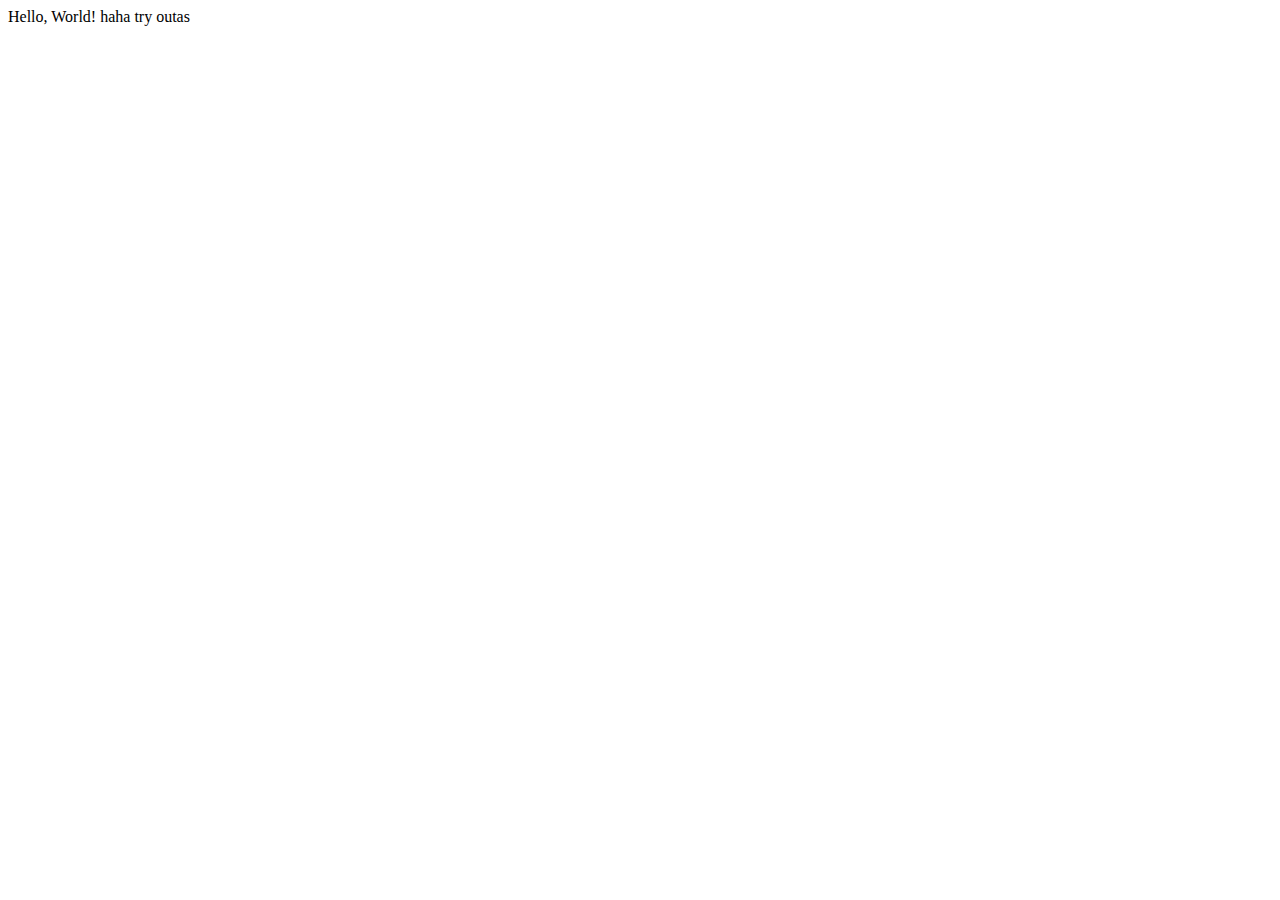
==== index.html @ 1e167568 "Index upload" ====
<!DOCTYPE html>
<html lang="en">
  <head>
    <meta charset="UTF-8" />
    <meta name="viewport" content="width=device-width, initial-scale=1.0" />
    <title>Document</title>
  </head>
  <body>
    Hello, World! haha try outas
  </body>
</html>
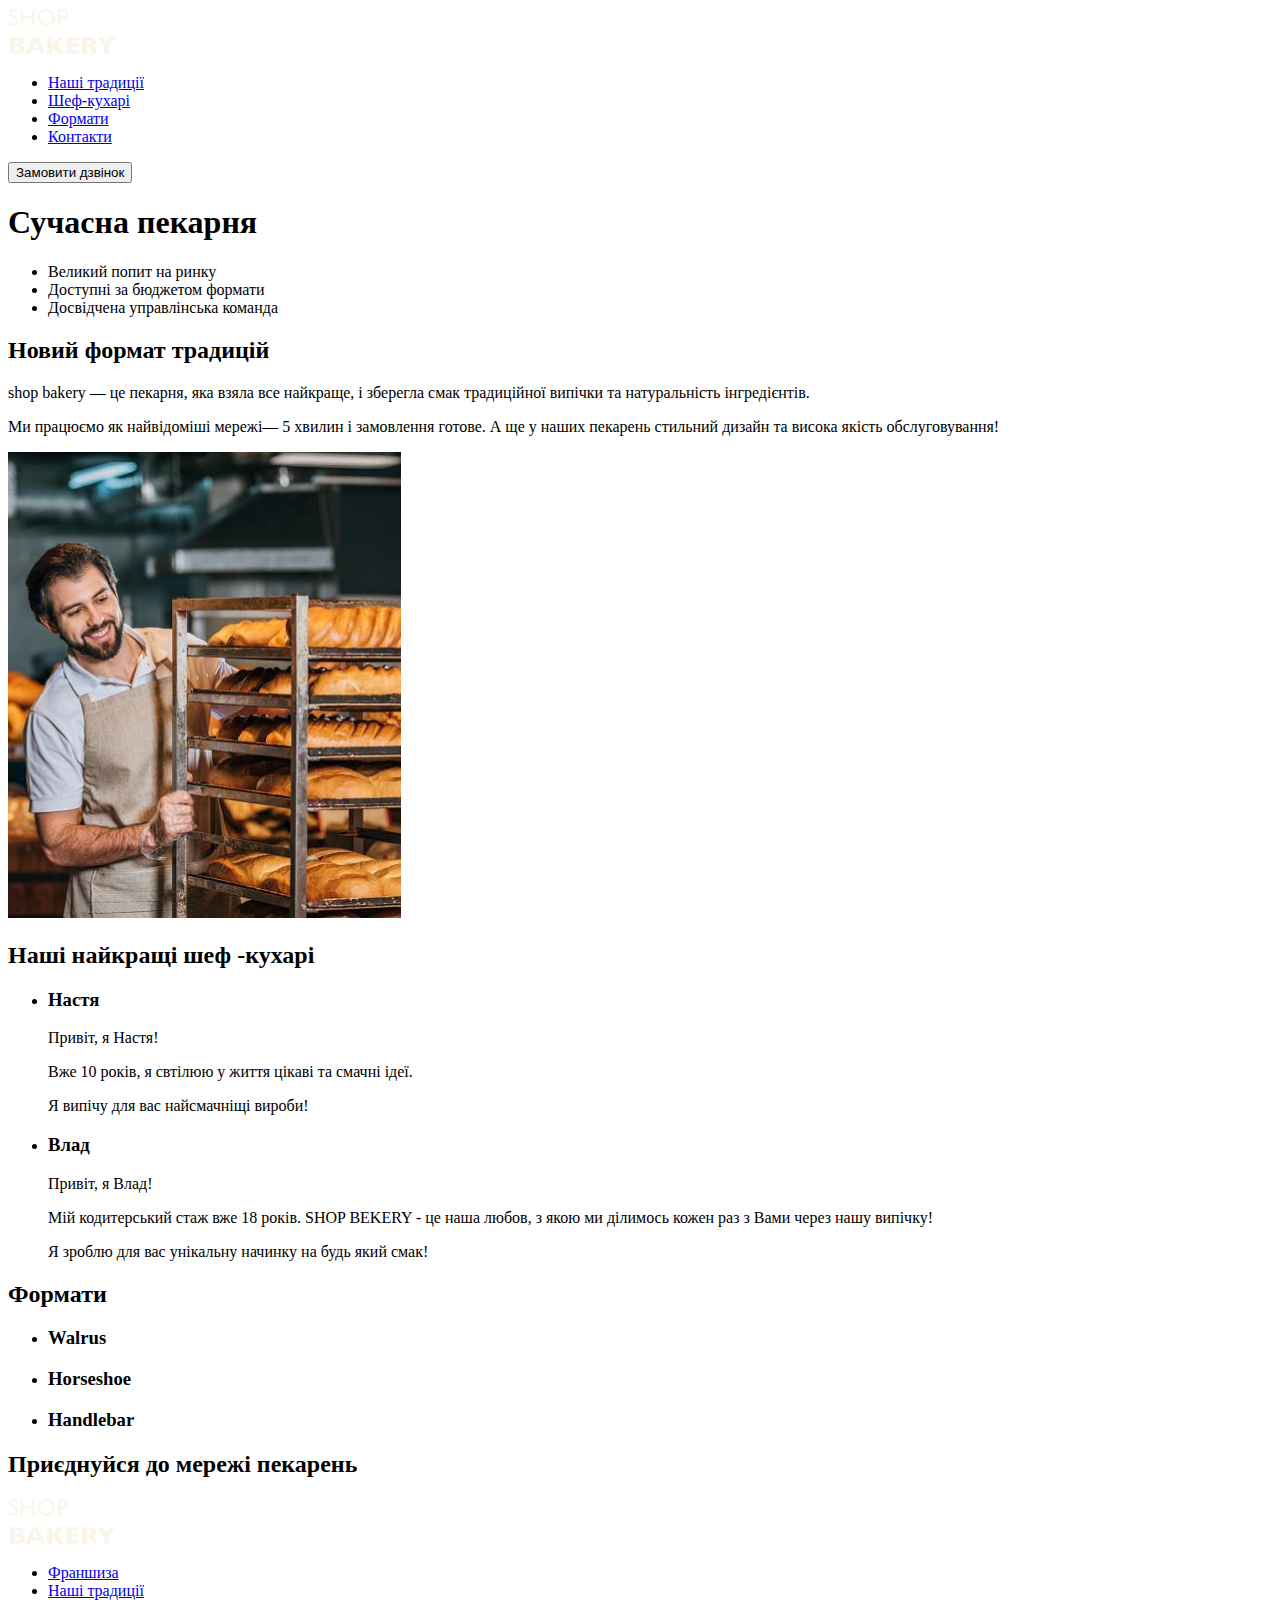
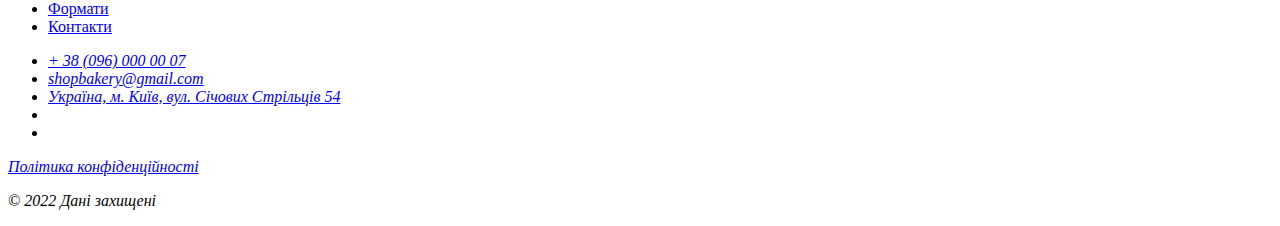
==== commit a1a9d4a2: "Update index.html and add images" ====
--- a/index.html
+++ b/index.html
@@ -1,11 +1,130 @@
 <!DOCTYPE html>
-<html lang="en">
+<html lang="uk">
   <head>
     <meta charset="UTF-8" />
+    <meta http-equiv="X-UA-Compatible" content="IE=edge" />
     <meta name="viewport" content="width=device-width, initial-scale=1.0" />
-    <title>Document</title>
+    <title>Сучасна пекарня</title>
   </head>
   <body>
-    Hello, World! haha try outas
+    <header>
+      <nav>
+        <a href="#"
+          ><img src="./images/logo.svg" alt="Логотип сучасної пекарні"
+        /></a>
+        <ul>
+          <li><a href="#">Наші традиції</a></li>
+          <li><a href="#">Шеф-кухарі</a></li>
+          <li><a href="#">Формати</a></li>
+          <li><a href="#">Контакти</a></li>
+        </ul>
+      </nav>
+      <button type="button">Замовити дзвінок</button>
+    </header>
+    <main>
+      <section>
+        <h1>Сучасна пекарня</h1>
+      </section>
+      <section>
+        <ul>
+          <li>Великий попит на ринку</li>
+          <li>Доступні за бюджетом формати</li>
+          <li>Досвідчена управлінська команда</li>
+        </ul>
+        <h2>Новий формат традицій</h2>
+        <p>
+          <span>shop bakery</span> — це пекарня, яка взяла все найкраще, і
+          зберегла смак традиційної випічки та натуральність інгредієнтів.
+        </p>
+        <p>
+          Ми працюємо як найвідоміші мережі—
+          <span>5 хвилин і замовлення готове</span>. А ще у наших пекарень
+          стильний дизайн та висока якість обслуговування!
+        </p>
+        <img
+          src="./images/baker-man.jpg"
+          alt="Чоловік пекар дивиться на батони із посмішкою"
+        />
+      </section>
+      <section>
+        <h2>Наші найкращі шеф -кухарі</h2>
+        <ul>
+          <li>
+            <article>
+              <h3>Настя</h3>
+              <p>Привіт, я Настя!</p>
+              <p>Вже 10 років, я свтілюю у життя цікаві та смачні ідеї.</p>
+              <p>Я випічу для вас найсмачніщі вироби!</p>
+            </article>
+          </li>
+          <li>
+            <article>
+              <h3>Влад</h3>
+              <p>Привіт, я Влад!</p>
+              <p>
+                Мій кодитерський стаж вже 18 років. SHOP BEKERY - це наша любов,
+                з якою ми ділимось кожен раз з Вами через нашу випічку!
+              </p>
+              <p>Я зроблю для вас унікальну начинку на будь який смак!</p>
+            </article>
+          </li>
+        </ul>
+      </section>
+      <section>
+        <h2>Формати</h2>
+        <ul>
+          <li>
+            <article><h3 lang="en">Walrus</h3></article>
+          </li>
+          <li>
+            <article><h3 lang="en">Horseshoe</h3></article>
+          </li>
+          <li>
+            <article><h3 lang="en">Handlebar</h3></article>
+          </li>
+        </ul>
+      </section>
+      <section>
+        <h2>Приєднуйся до мережі пекарень</h2>
+      </section>
+    </main>
+    <footer>
+      <nav>
+        <a href="#"
+          ><img src="./images/logo.svg" alt="Логотип сучасної пекарні"
+        /></a>
+        <ul>
+          <li><a href="#">Франшиза</a></li>
+          <li><a href="#">Наші традиції</a></li>
+          <li><a href="#">Формати</a></li>
+          <li><a href="#">Контакти</a></li>
+        </ul>
+      </nav>
+      <address>
+        <ul>
+          <li><a href="tel:+380960000007">+ 38 (096) 000 00 07</a></li>
+          <li>
+            <a href="mailto:shopbakery@gmail.com">shopbakery@gmail.com</a>
+          </li>
+          <li>
+            <a href="https://maps.app.goo.gl/XEDzGb6ZeSMwaXh48" target="_blank"
+              >Україна, м. Київ, вул. Січових Стрільців 54</a
+            >
+          </li>
+          <li>
+            <a href="#">
+              <!-- facebook icon -->
+            </a>
+          </li>
+          <li>
+            <a href="#">
+              <!-- instagram icon -->
+            </a>
+          </li>
+        </ul>
+        <a href="#" target="_blank">Політика конфіденційності</a>
+        <p>© 2022 Дані захищені</p>
+      </address>
+    </footer>
   </body>
 </html>
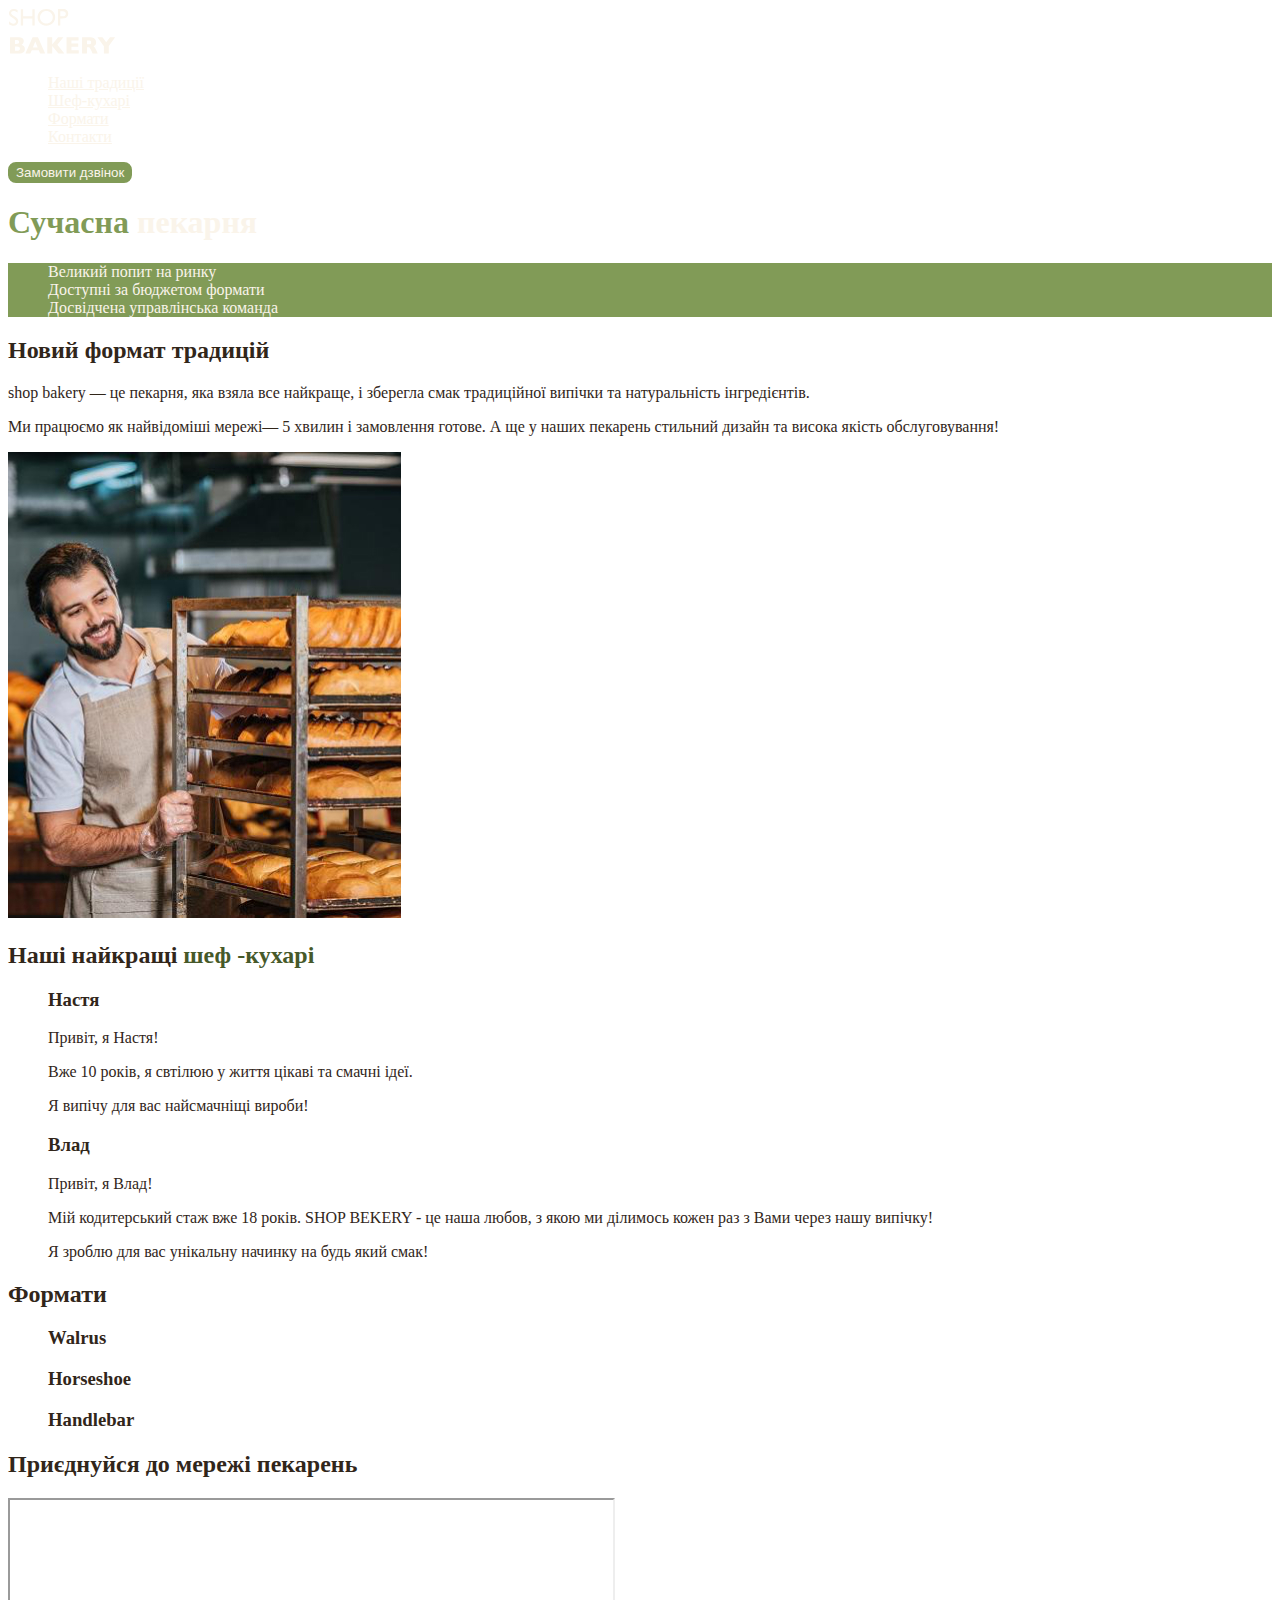
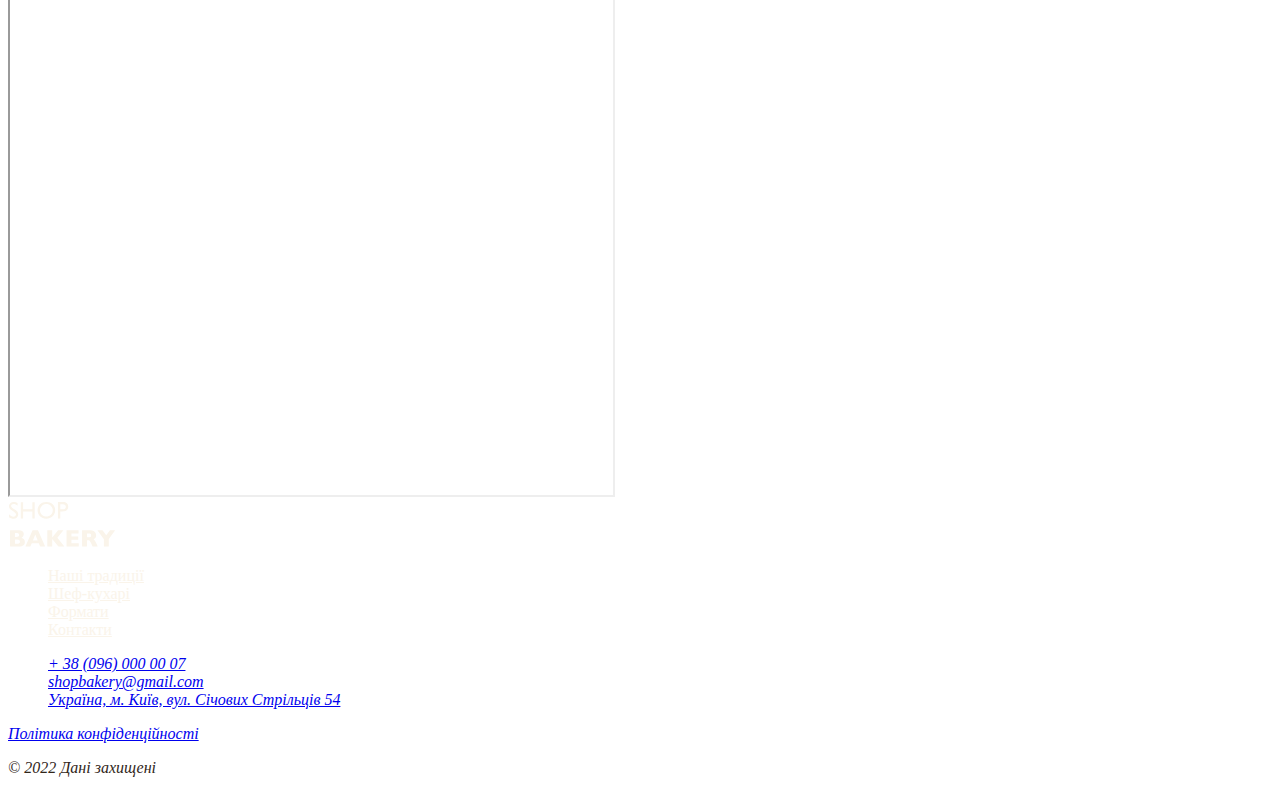
==== commit d94fc706: "Added css file and css variables" ====
--- a/index.html
+++ b/index.html
@@ -5,33 +5,34 @@
     <meta http-equiv="X-UA-Compatible" content="IE=edge" />
     <meta name="viewport" content="width=device-width, initial-scale=1.0" />
     <title>Сучасна пекарня</title>
+    <link rel="stylesheet" href="./css/styles.css" />
   </head>
   <body>
     <header>
       <nav>
-        <a href="#"
+        <a href="./index.html"
           ><img src="./images/logo.svg" alt="Логотип сучасної пекарні"
         /></a>
         <ul>
-          <li><a href="#">Наші традиції</a></li>
-          <li><a href="#">Шеф-кухарі</a></li>
-          <li><a href="#">Формати</a></li>
-          <li><a href="#">Контакти</a></li>
+          <li><a class="link" href="#traditions-section">Наші традиції</a></li>
+          <li><a class="link" href="#chefs-section">Шеф-кухарі</a></li>
+          <li><a class="link" href="#formats-section">Формати</a></li>
+          <li><a class="link" href="#contacts-section">Контакти</a></li>
         </ul>
       </nav>
-      <button type="button">Замовити дзвінок</button>
+      <button class="button" type="button">Замовити дзвінок</button>
     </header>
     <main>
       <section>
-        <h1>Сучасна пекарня</h1>
+        <h1 class="hero-title"><span class="accent">Сучасна</span> пекарня</h1>
       </section>
-      <section>
-        <ul>
+      <section id="traditions-section">
+        <ul class="advantages-list">
           <li>Великий попит на ринку</li>
           <li>Доступні за бюджетом формати</li>
           <li>Досвідчена управлінська команда</li>
         </ul>
-        <h2>Новий формат традицій</h2>
+        <h2 class="section-title">Новий формат традицій</h2>
         <p>
           <span>shop bakery</span> — це пекарня, яка взяла все найкраще, і
           зберегла смак традиційної випічки та натуральність інгредієнтів.
@@ -46,8 +47,10 @@
           alt="Чоловік пекар дивиться на батони із посмішкою"
         />
       </section>
-      <section>
-        <h2>Наші найкращі шеф -кухарі</h2>
+      <section id="chefs-section">
+        <h2 class="section-title">
+          Наші найкращі <span class="accent">шеф -кухарі</span>
+        </h2>
         <ul>
           <li>
             <article>
@@ -70,8 +73,8 @@
           </li>
         </ul>
       </section>
-      <section>
-        <h2>Формати</h2>
+      <section id="formats-section">
+        <h2 class="section-title">Формати</h2>
         <ul>
           <li>
             <article><h3 lang="en">Walrus</h3></article>
@@ -84,20 +87,28 @@
           </li>
         </ul>
       </section>
-      <section>
-        <h2>Приєднуйся до мережі пекарень</h2>
+      <section id="contacts-section">
+        <h2 class="section-title">Приєднуйся до мережі пекарень</h2>
+        <iframe
+          src="https://www.google.com/maps/embed?pb=!1m18!1m12!1m3!1d2540.1640531314047!2d30.491233500000003!3d50.4566697!2m3!1f0!2f0!3f0!3m2!1i1024!2i768!4f13.1!3m3!1m2!1s0x40d4ce637bfe1717%3A0x5370c2254ad1b952!2z0YPQuy4g0KHQtdGH0LXQstGL0YUg0KHRgtGA0LXQu9GM0YbQvtCyLCA1NCwg0JrQuNC10LIsIDAyMDAw!5e0!3m2!1sru!2sua!4v1711472255956!5m2!1sru!2sua"
+          width="603"
+          height="595"
+          allowfullscreen=""
+          loading="lazy"
+          referrerpolicy="no-referrer-when-downgrade"
+        ></iframe>
       </section>
     </main>
     <footer>
       <nav>
-        <a href="#"
+        <a href="./index.html"
           ><img src="./images/logo.svg" alt="Логотип сучасної пекарні"
         /></a>
         <ul>
-          <li><a href="#">Франшиза</a></li>
-          <li><a href="#">Наші традиції</a></li>
-          <li><a href="#">Формати</a></li>
-          <li><a href="#">Контакти</a></li>
+          <li><a class="link" href="#traditions-section">Наші традиції</a></li>
+          <li><a class="link" href="#chefs-section">Шеф-кухарі</a></li>
+          <li><a class="link" href="#formats-section">Формати</a></li>
+          <li><a class="link" href="#contacts-section">Контакти</a></li>
         </ul>
       </nav>
       <address>
@@ -123,7 +134,7 @@
           </li>
         </ul>
         <a href="#" target="_blank">Політика конфіденційності</a>
-        <p>© 2022 Дані захищені</p>
+        <p>&copy; 2022 Дані захищені</p>
       </address>
     </footer>
   </body>
--- a/css/styles.css
+++ b/css/styles.css
@@ -0,0 +1,62 @@
+:root{
+    --color-primary-dark: #31261A;
+    --color-primary-light: #FAF4EA;
+    --color-brand-light: #819B57;
+    --color-brand-dark: #465929;
+}
+
+/* Global */
+
+body{
+    color: var(--color-primary-dark);
+}
+
+ul {
+    list-style-type: none;
+}
+
+/* Button */
+
+.button {
+    color: var(--color-primary-light);
+    background-color: var(--color-brand-light);
+    border: 2px solid var(--color-brand-light);
+    border-radius: 8px;
+    cursor: pointer;
+}
+
+.button:hover {
+    color: var(--color-brand-dark);
+    background-color: transparent;
+}
+
+/* Link */
+
+.link {
+    color: var(--color-primary-light);
+}
+
+.link:hover{
+    color: var(--color-brand-light);
+}
+
+/* Hero title */
+
+.hero-title{
+    color: var(--color-primary-light);
+}
+
+.hero-title .accent{
+    color: var(--color-brand-light);
+}
+
+/* Advantages list */
+
+.advantages-list{
+    color: var(--color-primary-light);
+    background-color: var(--color-brand-light);
+}
+
+.section-title .accent{
+    color: var(--color-brand-dark);
+}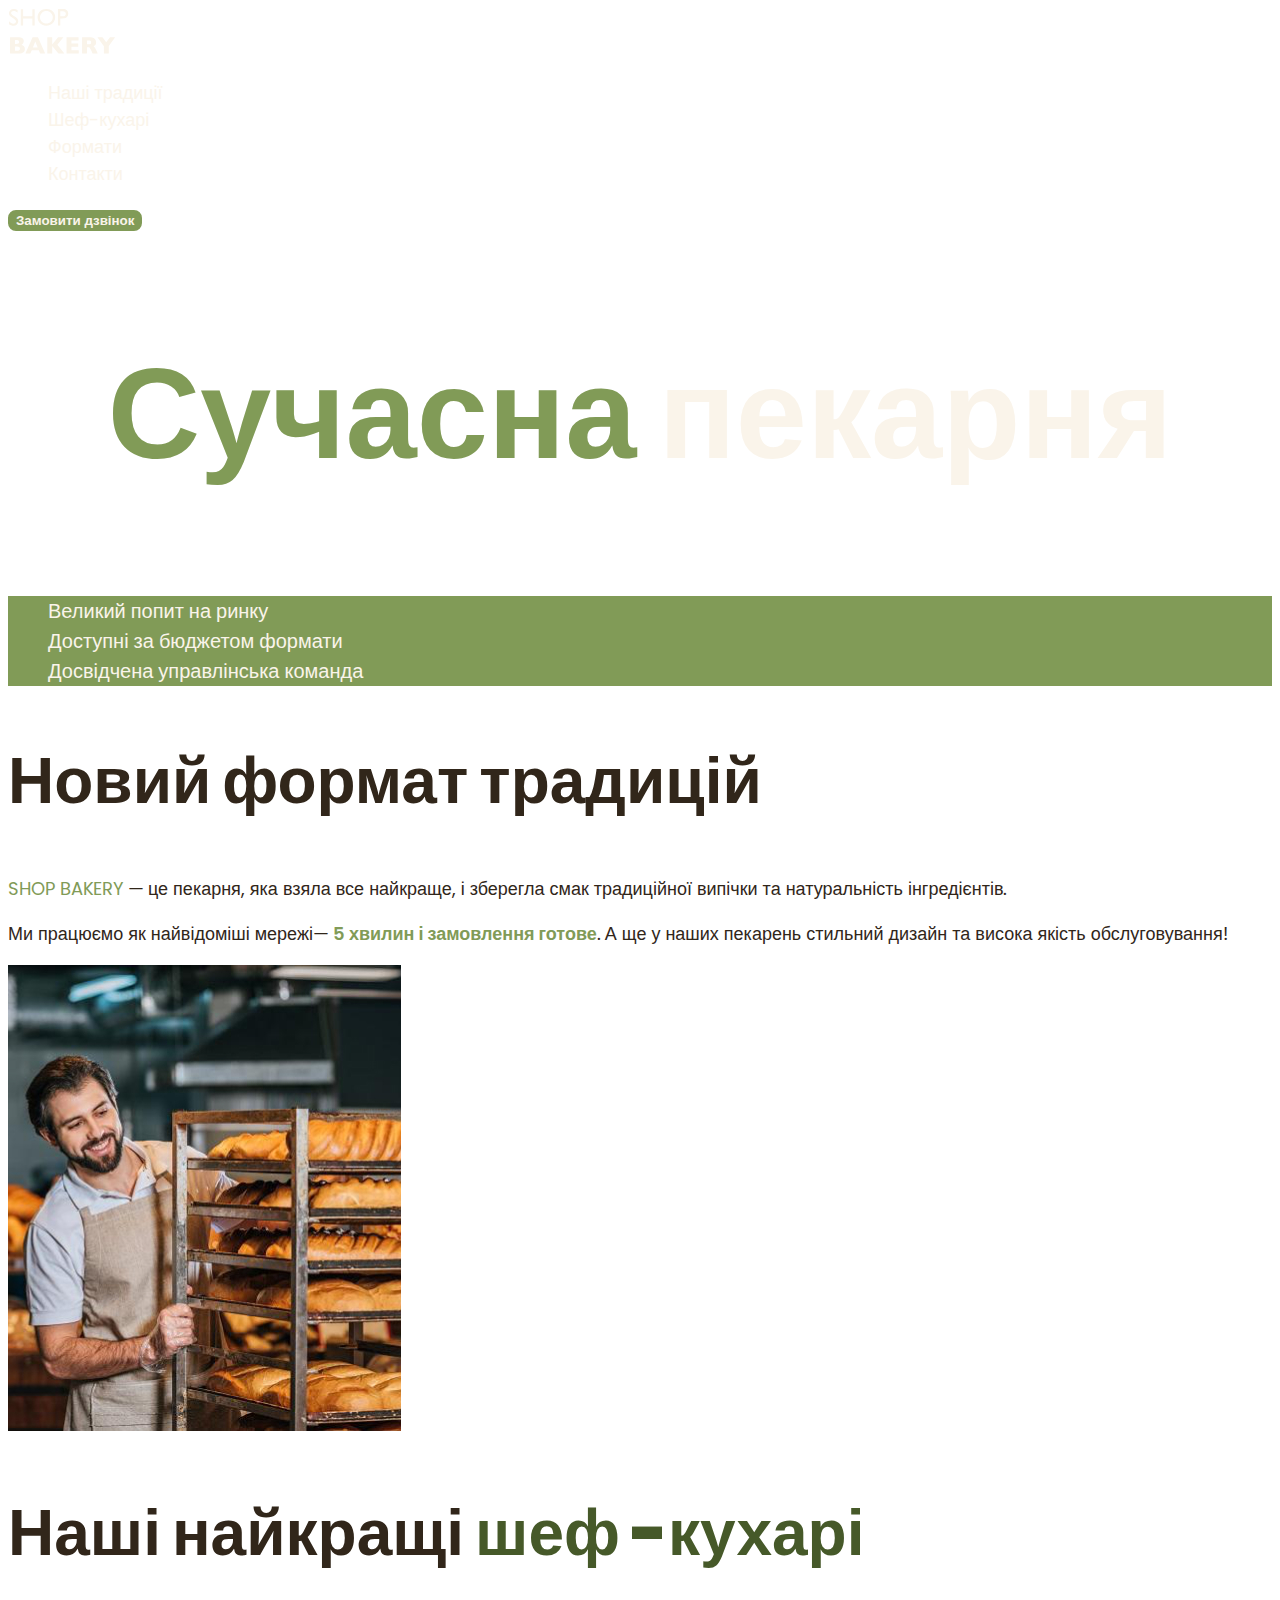
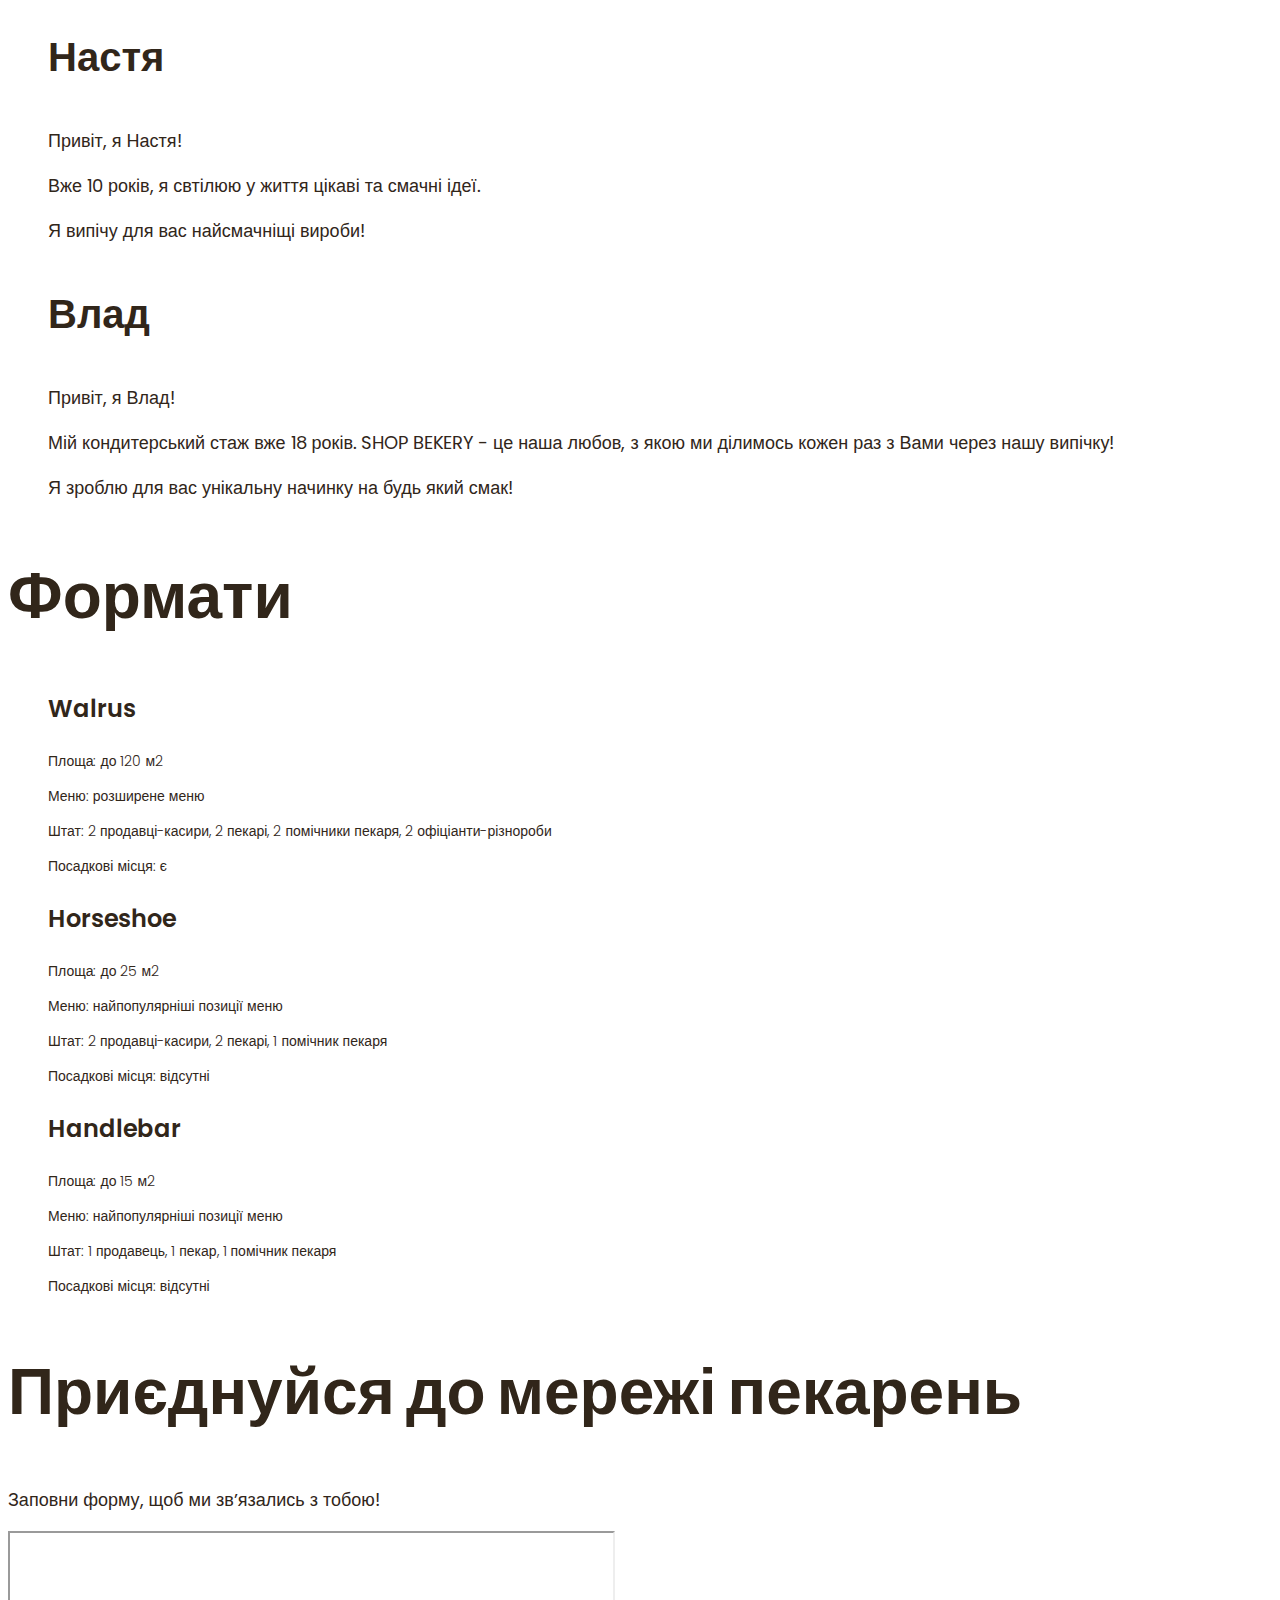
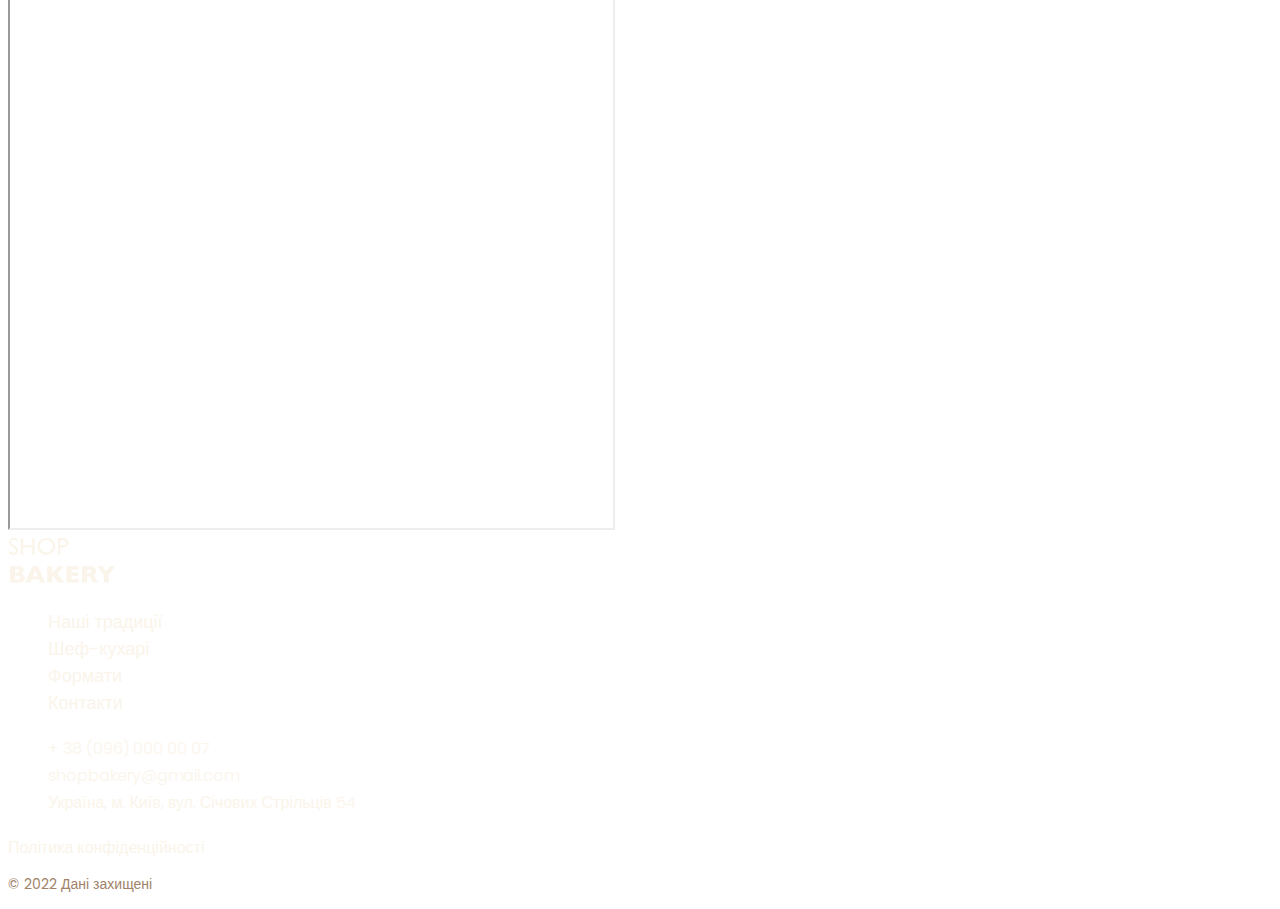
==== commit b1236a68: "Add fonts" ====
--- a/index.html
+++ b/index.html
@@ -5,6 +5,14 @@
     <meta http-equiv="X-UA-Compatible" content="IE=edge" />
     <meta name="viewport" content="width=device-width, initial-scale=1.0" />
     <title>Сучасна пекарня</title>
+    <!-- Fonts -->
+    <!-- <link rel="preconnect" href="https://fonts.googleapis.com" />
+    <link rel="preconnect" href="https://fonts.gstatic.com" crossorigin />
+    <link
+      href="https://fonts.googleapis.com/css2?family=Poppins:wght@300;400;600;900&display=swap"
+      rel="stylesheet"
+    /> -->
+    <!-- Styles -->
     <link rel="stylesheet" href="./css/styles.css" />
   </head>
   <body>
@@ -28,19 +36,20 @@
       </section>
       <section id="traditions-section">
         <ul class="advantages-list">
-          <li>Великий попит на ринку</li>
-          <li>Доступні за бюджетом формати</li>
-          <li>Досвідчена управлінська команда</li>
+          <li class="advantages-item">Великий попит на ринку</li>
+          <li class="advantages-item">Доступні за бюджетом формати</li>
+          <li class="advantages-item">Досвідчена управлінська команда</li>
         </ul>
         <h2 class="section-title">Новий формат традицій</h2>
-        <p>
-          <span>shop bakery</span> — це пекарня, яка взяла все найкраще, і
-          зберегла смак традиційної випічки та натуральність інгредієнтів.
+        <p class="traditions-text">
+          <span class="brand-uppercase">shop bakery</span> — це пекарня, яка
+          взяла все найкраще, і зберегла смак традиційної випічки та
+          натуральність інгредієнтів.
         </p>
-        <p>
+        <p class="traditions-text">
           Ми працюємо як найвідоміші мережі—
-          <span>5 хвилин і замовлення готове</span>. А ще у наших пекарень
-          стильний дизайн та висока якість обслуговування!
+          <span class="brand">5 хвилин і замовлення готове</span>. А ще у наших
+          пекарень стильний дизайн та висока якість обслуговування!
         </p>
         <img
           src="./images/baker-man.jpg"
@@ -54,7 +63,7 @@
         <ul>
           <li>
             <article>
-              <h3>Настя</h3>
+              <h3 class="chefs-title">Настя</h3>
               <p>Привіт, я Настя!</p>
               <p>Вже 10 років, я свтілюю у життя цікаві та смачні ідеї.</p>
               <p>Я випічу для вас найсмачніщі вироби!</p>
@@ -62,11 +71,11 @@
           </li>
           <li>
             <article>
-              <h3>Влад</h3>
+              <h3 class="chefs-title">Влад</h3>
               <p>Привіт, я Влад!</p>
               <p>
-                Мій кодитерський стаж вже 18 років. SHOP BEKERY - це наша любов,
-                з якою ми ділимось кожен раз з Вами через нашу випічку!
+                Мій кондитерський стаж вже 18 років. SHOP BEKERY - це наша
+                любов, з якою ми ділимось кожен раз з Вами через нашу випічку!
               </p>
               <p>Я зроблю для вас унікальну начинку на будь який смак!</p>
             </article>
@@ -77,18 +86,46 @@
         <h2 class="section-title">Формати</h2>
         <ul>
           <li>
-            <article><h3 lang="en">Walrus</h3></article>
+            <article>
+              <h3 class="formats-title" lang="en">Walrus</h3>
+              <div class="formats-text">
+                <p>Площа: до 120 м2</p>
+                <p>Меню: розширене меню</p>
+                <p>
+                  Штат: 2 продавці-касири, 2 пекарі, 2 помічники пекаря, 2
+                  офіціанти-різнороби
+                </p>
+                <p>Посадкові місця: є</p>
+              </div>
+            </article>
           </li>
           <li>
-            <article><h3 lang="en">Horseshoe</h3></article>
+            <article>
+              <h3 class="formats-title" lang="en">Horseshoe</h3>
+              <div class="formats-text">
+                <p>Площа: до 25 м2</p>
+                <p>Меню: найпопулярніші позиції меню</p>
+                <p>Штат: 2 продавці-касири, 2 пекарі, 1 помічник пекаря</p>
+                <p>Посадкові місця: відсутні</p>
+              </div>
+            </article>
           </li>
           <li>
-            <article><h3 lang="en">Handlebar</h3></article>
+            <article>
+              <h3 class="formats-title" lang="en">Handlebar</h3>
+              <div class="formats-text">
+                <p>Площа: до 15 м2</p>
+                <p>Меню: найпопулярніші позиції меню</p>
+                <p>Штат: 1 продавець, 1 пекар, 1 помічник пекаря</p>
+                <p>Посадкові місця: відсутні</p>
+              </div>
+            </article>
           </li>
         </ul>
       </section>
       <section id="contacts-section">
         <h2 class="section-title">Приєднуйся до мережі пекарень</h2>
+        <p>Заповни форму, щоб ми звʼязались з тобою!</p>
         <iframe
           src="https://www.google.com/maps/embed?pb=!1m18!1m12!1m3!1d2540.1640531314047!2d30.491233500000003!3d50.4566697!2m3!1f0!2f0!3f0!3m2!1i1024!2i768!4f13.1!3m3!1m2!1s0x40d4ce637bfe1717%3A0x5370c2254ad1b952!2z0YPQuy4g0KHQtdGH0LXQstGL0YUg0KHRgtGA0LXQu9GM0YbQvtCyLCA1NCwg0JrQuNC10LIsIDAyMDAw!5e0!3m2!1sru!2sua!4v1711472255956!5m2!1sru!2sua"
           width="603"
@@ -113,12 +150,21 @@
       </nav>
       <address>
         <ul>
-          <li><a href="tel:+380960000007">+ 38 (096) 000 00 07</a></li>
           <li>
-            <a href="mailto:shopbakery@gmail.com">shopbakery@gmail.com</a>
+            <a class="address-link" href="tel:+380960000007"
+              >+ 38 (096) 000 00 07</a
+            >
           </li>
           <li>
-            <a href="https://maps.app.goo.gl/XEDzGb6ZeSMwaXh48" target="_blank"
+            <a class="address-link" href="mailto:shopbakery@gmail.com"
+              >shopbakery@gmail.com</a
+            >
+          </li>
+          <li>
+            <a
+              class="address-link"
+              href="https://maps.app.goo.gl/XEDzGb6ZeSMwaXh48"
+              target="_blank"
               >Україна, м. Київ, вул. Січових Стрільців 54</a
             >
           </li>
@@ -133,8 +179,10 @@
             </a>
           </li>
         </ul>
-        <a href="#" target="_blank">Політика конфіденційності</a>
-        <p>&copy; 2022 Дані захищені</p>
+        <a class="address-link" href="#" target="_blank"
+          >Політика конфіденційності</a
+        >
+        <p class="address-copyright">&copy; 2022 Дані захищені</p>
       </address>
     </footer>
   </body>
--- a/css/styles.css
+++ b/css/styles.css
@@ -5,20 +5,56 @@
     --color-brand-dark: #465929;
 }
 
+@font-face {
+    font-display: swap;
+    font-family: 'Poppins';
+    font-weight: 300;
+    src: url('../fonts/poppins-v21-latin-300.woff2') format('woff2');
+}
+
+@font-face {
+    font-display: swap;
+    font-family: 'Poppins';
+    font-weight: 400;
+    src: url('../fonts/poppins-v21-latin-regular.woff2') format('woff2');
+}
+
+@font-face {
+    font-display: swap;
+    font-family: 'Poppins';
+    font-weight: 600;
+    src: url('../fonts/poppins-v21-latin-600.woff2') format('woff2');
+}
+
+@font-face {
+    font-display: swap;
+    font-family: 'Poppins';
+    font-weight: 900;
+    src: url('../fonts/poppins-v21-latin-900.woff2') format('woff2');
+}
+
 /* Global */
 
 body{
     color: var(--color-primary-dark);
+    font-family: 'Poppins', sans-serif;
+    font-size: 18px;
+    font-weight: 400;
+    line-height: 1.5;
 }
 
 ul {
     list-style-type: none;
 }
 
+address {
+    font-style: normal;
+}
 /* Button */
 
 .button {
     color: var(--color-primary-light);
+    font-weight: 600;
     background-color: var(--color-brand-light);
     border: 2px solid var(--color-brand-light);
     border-radius: 8px;
@@ -34,16 +70,21 @@
 
 .link {
     color: var(--color-primary-light);
+    text-decoration: none;   
 }
 
 .link:hover{
     color: var(--color-brand-light);
+    font-weight: 600;
 }
 
 /* Hero title */
 
 .hero-title{
     color: var(--color-primary-light);
+    text-align: center;
+    font-size: 128px;
+    font-weight: 900;
 }
 
 .hero-title .accent{
@@ -57,6 +98,68 @@
     background-color: var(--color-brand-light);
 }
 
+.advantages-item{
+    font-size: 20px;
+    font-weight: 300;
+}
+
+/* Section titles */
+
+.section-title{
+    font-size: 64px;
+    font-weight: 900;
+    line-height: 1.3;
+}
+
 .section-title .accent{
     color: var(--color-brand-dark);
+}
+
+/* Traditions section */
+
+.traditions-text .brand{
+    color: var(--color-brand-light);
+    font-weight: 600;
+}
+
+.traditions-text .brand-uppercase {
+    color: var(--color-brand-light);
+    text-transform: uppercase;
+}
+
+/* Chefs section */
+
+.chefs-title{
+    font-size: 40px;
+    font-weight: 600;
+}
+
+/* Formats section */
+
+.formats-title{
+    font-size: 24px;
+    font-weight: 600;
+}
+
+.formats-text{
+    font-size: 14px;
+    font-weight: 300;
+}
+
+/* Footer */
+
+.address-link{
+    color: var(--color-primary-light);
+    font-size: 16px;
+    font-weight: 300;
+    text-decoration: none;
+}
+
+.address-link:hover {
+    color: var(--color-primary-dark);
+}
+
+.address-copyright {
+    color: #A18268;;
+    font-size: 14px;
 }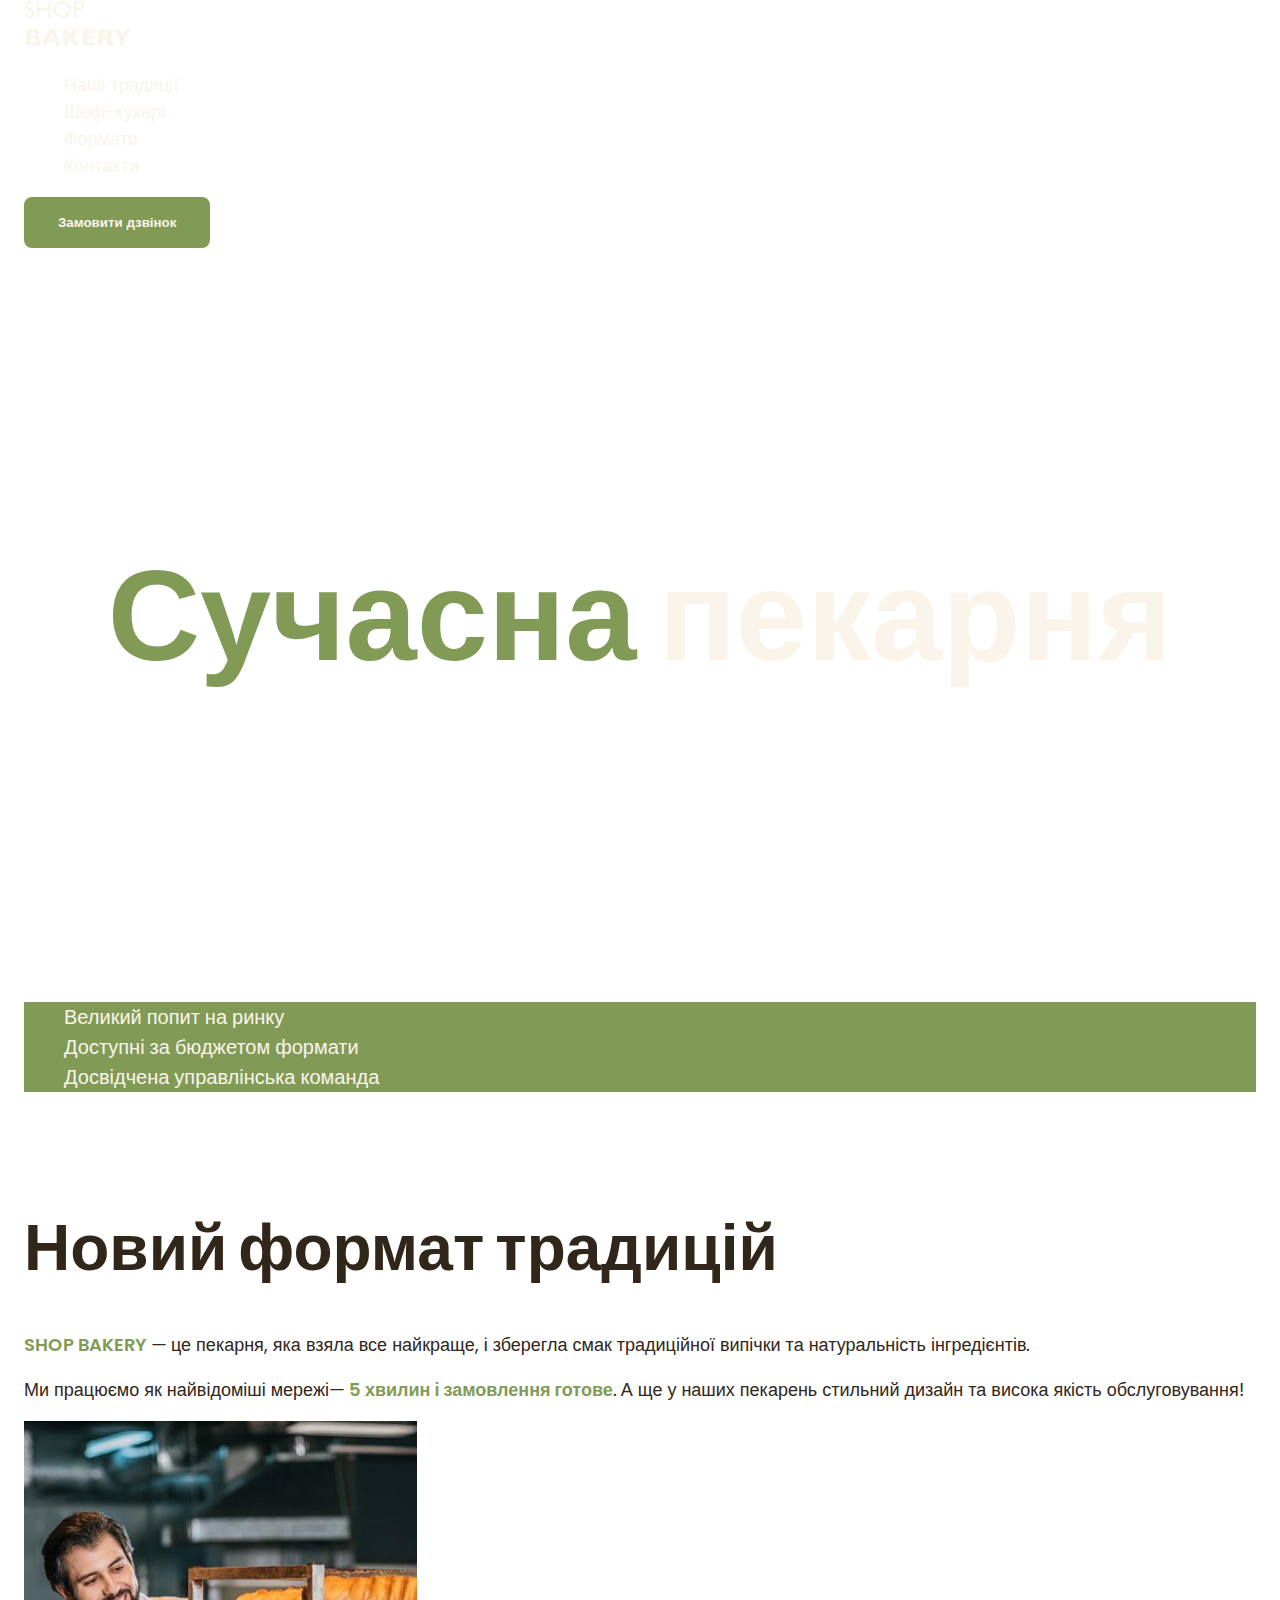
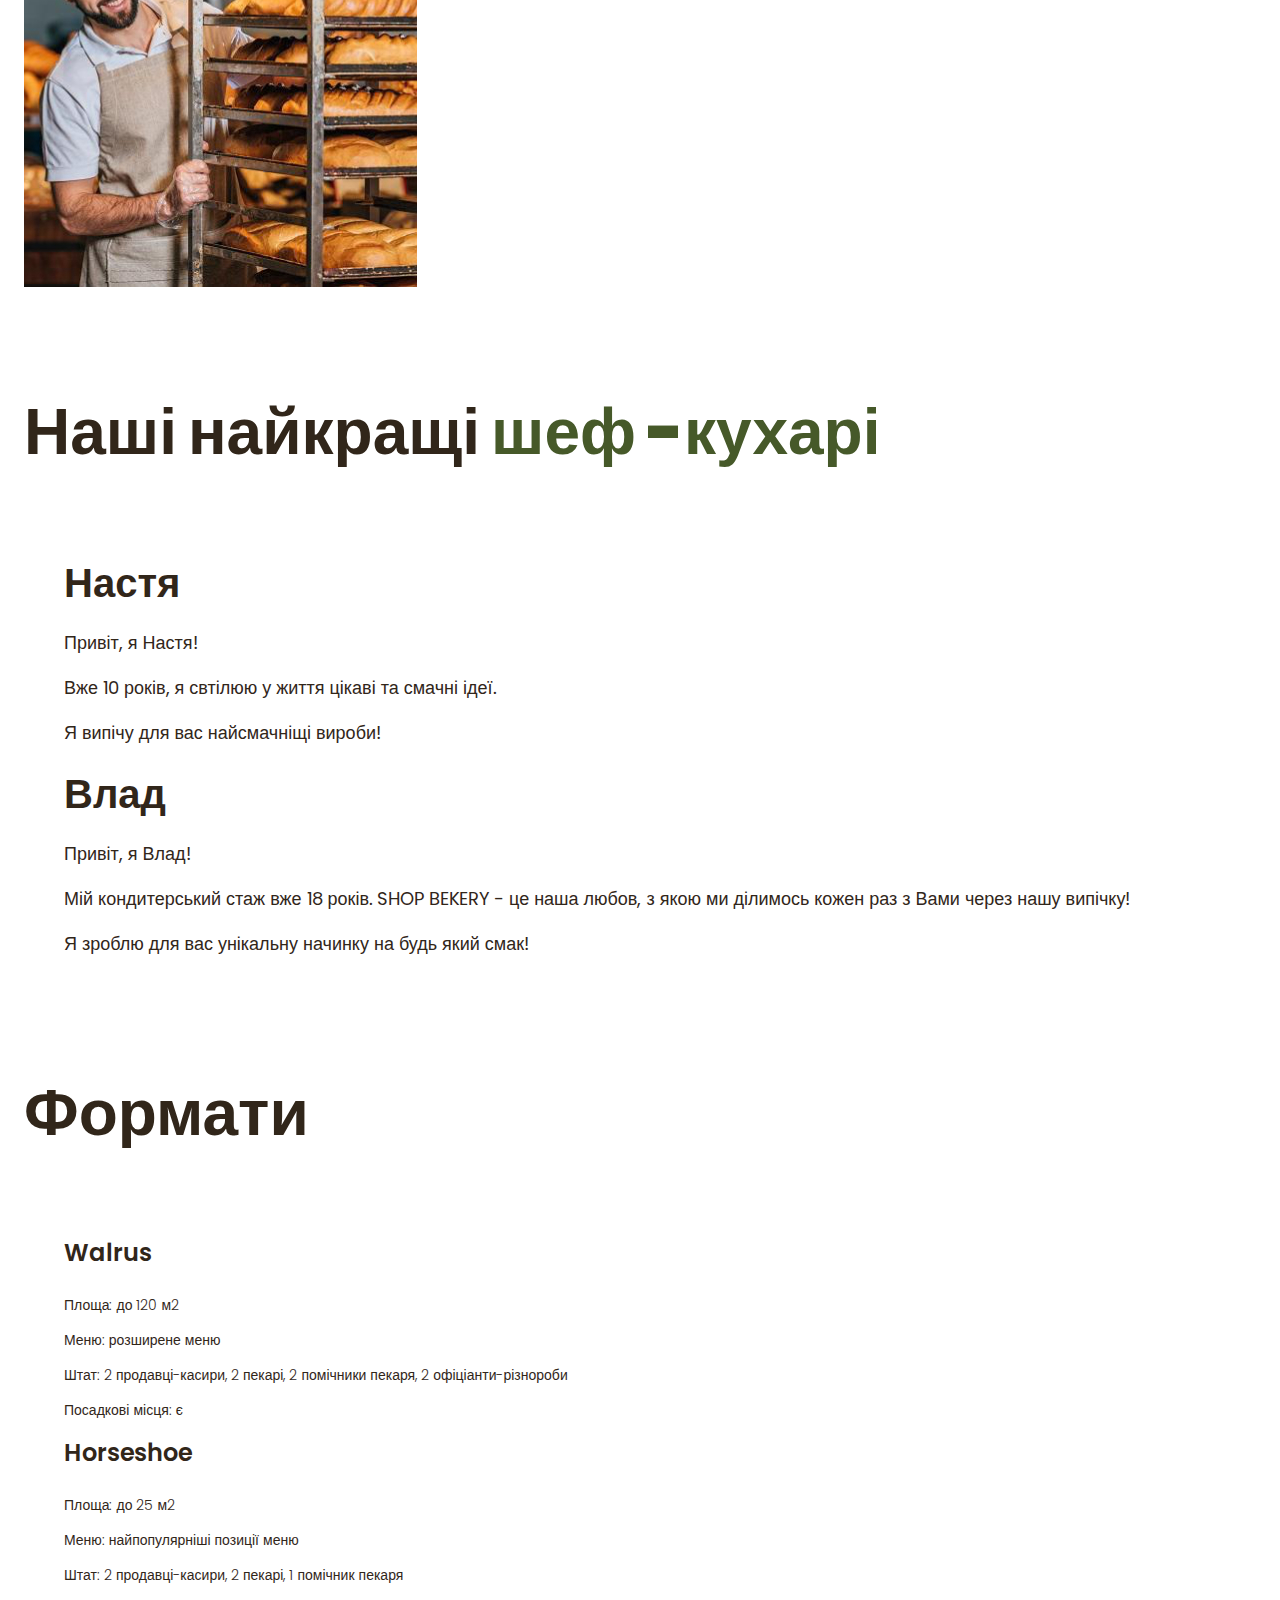
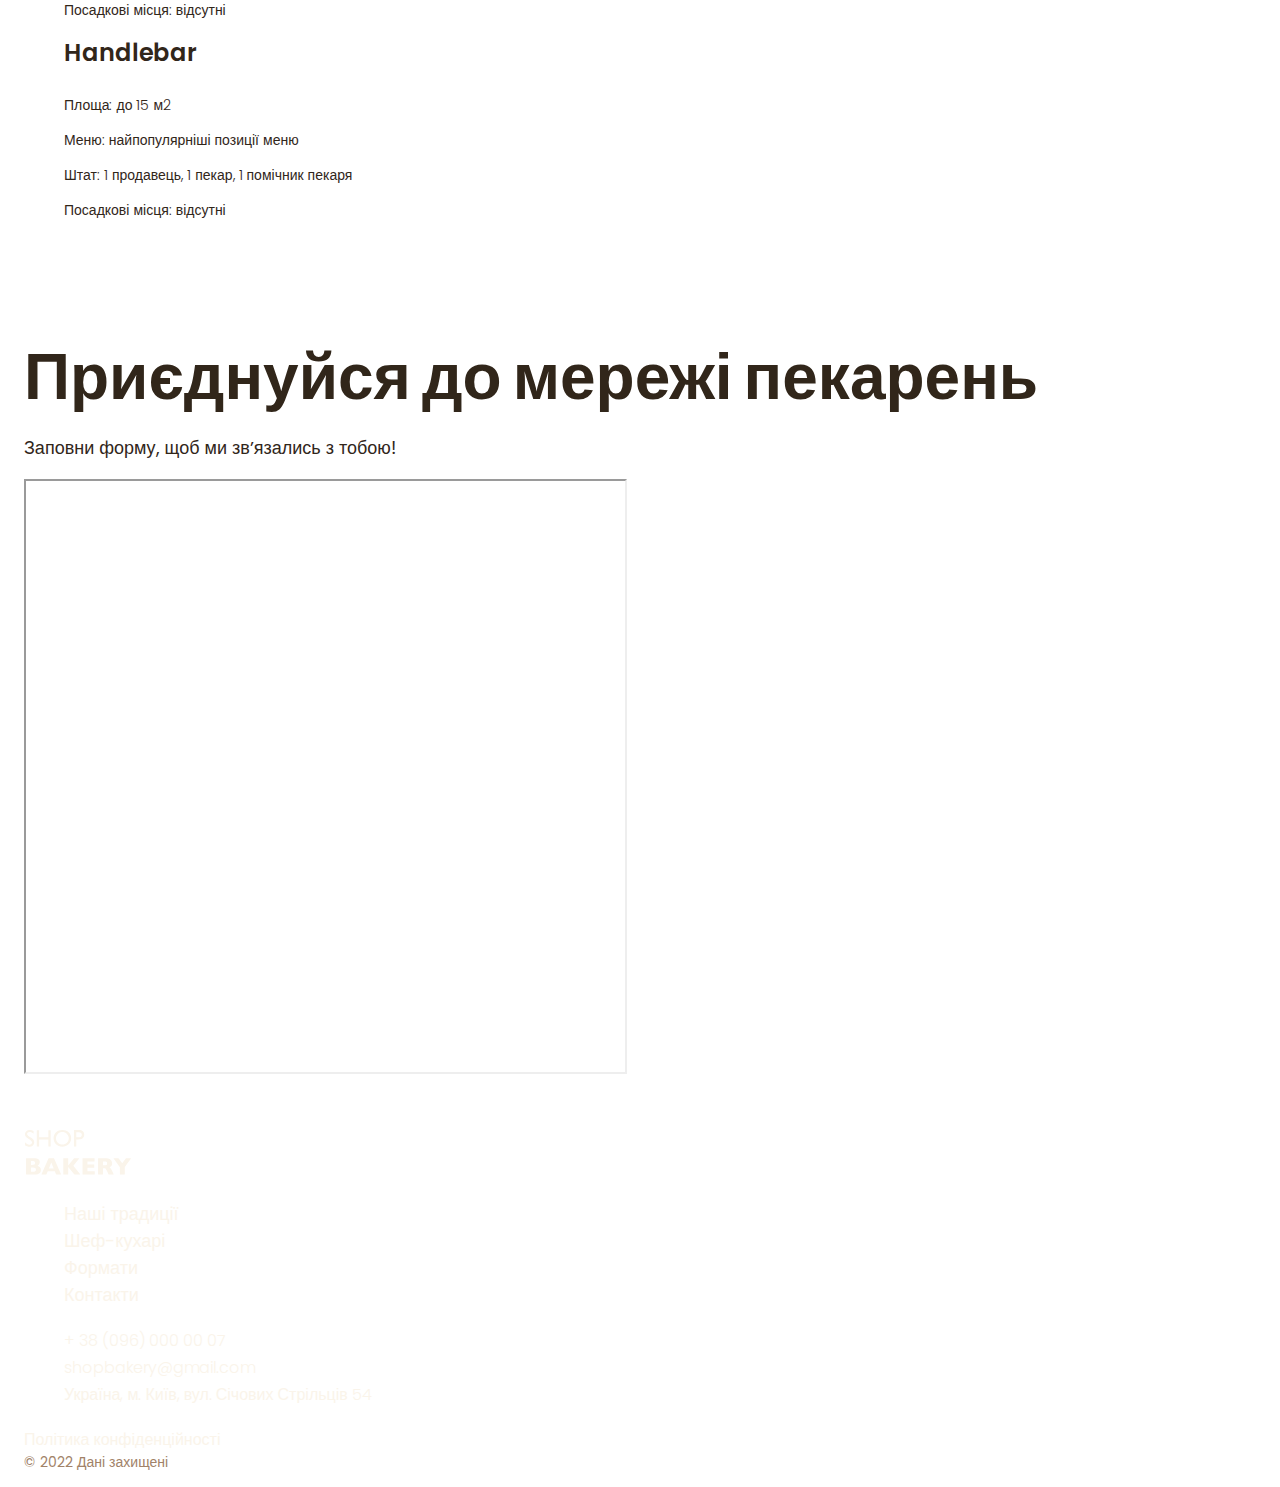
==== commit ae6a9bee: "Add containers" ====
--- a/index.html
+++ b/index.html
@@ -17,173 +17,200 @@
   </head>
   <body>
     <header>
-      <nav>
-        <a href="./index.html"
-          ><img src="./images/logo.svg" alt="Логотип сучасної пекарні"
-        /></a>
-        <ul>
-          <li><a class="link" href="#traditions-section">Наші традиції</a></li>
-          <li><a class="link" href="#chefs-section">Шеф-кухарі</a></li>
-          <li><a class="link" href="#formats-section">Формати</a></li>
-          <li><a class="link" href="#contacts-section">Контакти</a></li>
-        </ul>
-      </nav>
-      <button class="button" type="button">Замовити дзвінок</button>
+      <div class="container">
+        <nav>
+          <a href="./index.html"
+            ><img src="./images/logo.svg" alt="Логотип сучасної пекарні"
+          /></a>
+          <ul>
+            <li>
+              <a class="link" href="#traditions-section">Наші традиції</a>
+            </li>
+            <li><a class="link" href="#chefs-section">Шеф-кухарі</a></li>
+            <li><a class="link" href="#formats-section">Формати</a></li>
+            <li><a class="link" href="#contacts-section">Контакти</a></li>
+          </ul>
+        </nav>
+        <button class="button" type="button">Замовити дзвінок</button>
+      </div>
     </header>
     <main>
+      <section class="hero-section">
+        <div class="container">
+          <h1 class="hero-title">
+            <span class="accent">Сучасна</span> пекарня
+          </h1>
+        </div>
+      </section>
       <section>
-        <h1 class="hero-title"><span class="accent">Сучасна</span> пекарня</h1>
-      </section>
-      <section id="traditions-section">
-        <ul class="advantages-list">
-          <li class="advantages-item">Великий попит на ринку</li>
-          <li class="advantages-item">Доступні за бюджетом формати</li>
-          <li class="advantages-item">Досвідчена управлінська команда</li>
-        </ul>
-        <h2 class="section-title">Новий формат традицій</h2>
-        <p class="traditions-text">
-          <span class="brand-uppercase">shop bakery</span> — це пекарня, яка
-          взяла все найкраще, і зберегла смак традиційної випічки та
-          натуральність інгредієнтів.
-        </p>
-        <p class="traditions-text">
-          Ми працюємо як найвідоміші мережі—
-          <span class="brand">5 хвилин і замовлення готове</span>. А ще у наших
-          пекарень стильний дизайн та висока якість обслуговування!
-        </p>
-        <img
-          src="./images/baker-man.jpg"
-          alt="Чоловік пекар дивиться на батони із посмішкою"
-        />
-      </section>
-      <section id="chefs-section">
-        <h2 class="section-title">
-          Наші найкращі <span class="accent">шеф -кухарі</span>
-        </h2>
-        <ul>
-          <li>
-            <article>
-              <h3 class="chefs-title">Настя</h3>
-              <p>Привіт, я Настя!</p>
-              <p>Вже 10 років, я свтілюю у життя цікаві та смачні ідеї.</p>
-              <p>Я випічу для вас найсмачніщі вироби!</p>
-            </article>
-          </li>
-          <li>
-            <article>
-              <h3 class="chefs-title">Влад</h3>
-              <p>Привіт, я Влад!</p>
-              <p>
-                Мій кондитерський стаж вже 18 років. SHOP BEKERY - це наша
-                любов, з якою ми ділимось кожен раз з Вами через нашу випічку!
-              </p>
-              <p>Я зроблю для вас унікальну начинку на будь який смак!</p>
-            </article>
-          </li>
-        </ul>
-      </section>
-      <section id="formats-section">
-        <h2 class="section-title">Формати</h2>
-        <ul>
-          <li>
-            <article>
-              <h3 class="formats-title" lang="en">Walrus</h3>
-              <div class="formats-text">
-                <p>Площа: до 120 м2</p>
-                <p>Меню: розширене меню</p>
+        <div class="container">
+          <h2 class="visually-hidden">Наші переваги</h2>
+          <ul class="advantages-list">
+            <li class="advantages-item">Великий попит на ринку</li>
+            <li class="advantages-item">Доступні за бюджетом формати</li>
+            <li class="advantages-item">Досвідчена управлінська команда</li>
+          </ul>
+        </div>
+      </section>
+      <section class="traditions-section section" id="traditions-section">
+        <div class="container">
+          <h2 class="traditions-title section-title">Новий формат традицій</h2>
+          <p class="traditions-text">
+            <span class="brand-uppercase">shop bakery</span> — це пекарня, яка
+            взяла все найкраще, і зберегла смак традиційної випічки та
+            натуральність інгредієнтів.
+          </p>
+          <p class="traditions-text">
+            Ми працюємо як найвідоміші мережі—
+            <span class="brand">5 хвилин і замовлення готове</span>. А ще у
+            наших пекарень стильний дизайн та висока якість обслуговування!
+          </p>
+          <img
+            src="./images/baker-man.jpg"
+            alt="Чоловік пекар дивиться на батони із посмішкою"
+          />
+        </div>
+      </section>
+      <section class="section" id="chefs-section">
+        <div class="container">
+          <h2 class="chefs-title section-title">
+            Наші найкращі <span class="accent">шеф -кухарі</span>
+          </h2>
+          <ul>
+            <li>
+              <article>
+                <h3 class="chef-title">Настя</h3>
+                <p>Привіт, я Настя!</p>
+                <p>Вже 10 років, я свтілюю у життя цікаві та смачні ідеї.</p>
+                <p>Я випічу для вас найсмачніщі вироби!</p>
+              </article>
+            </li>
+            <li>
+              <article>
+                <h3 class="chef-title">Влад</h3>
+                <p>Привіт, я Влад!</p>
                 <p>
-                  Штат: 2 продавці-касири, 2 пекарі, 2 помічники пекаря, 2
-                  офіціанти-різнороби
+                  Мій кондитерський стаж вже 18 років. SHOP BEKERY - це наша
+                  любов, з якою ми ділимось кожен раз з Вами через нашу випічку!
                 </p>
-                <p>Посадкові місця: є</p>
-              </div>
-            </article>
-          </li>
-          <li>
-            <article>
-              <h3 class="formats-title" lang="en">Horseshoe</h3>
-              <div class="formats-text">
-                <p>Площа: до 25 м2</p>
-                <p>Меню: найпопулярніші позиції меню</p>
-                <p>Штат: 2 продавці-касири, 2 пекарі, 1 помічник пекаря</p>
-                <p>Посадкові місця: відсутні</p>
-              </div>
-            </article>
-          </li>
-          <li>
-            <article>
-              <h3 class="formats-title" lang="en">Handlebar</h3>
-              <div class="formats-text">
-                <p>Площа: до 15 м2</p>
-                <p>Меню: найпопулярніші позиції меню</p>
-                <p>Штат: 1 продавець, 1 пекар, 1 помічник пекаря</p>
-                <p>Посадкові місця: відсутні</p>
-              </div>
-            </article>
-          </li>
-        </ul>
-      </section>
-      <section id="contacts-section">
-        <h2 class="section-title">Приєднуйся до мережі пекарень</h2>
-        <p>Заповни форму, щоб ми звʼязались з тобою!</p>
-        <iframe
-          src="https://www.google.com/maps/embed?pb=!1m18!1m12!1m3!1d2540.1640531314047!2d30.491233500000003!3d50.4566697!2m3!1f0!2f0!3f0!3m2!1i1024!2i768!4f13.1!3m3!1m2!1s0x40d4ce637bfe1717%3A0x5370c2254ad1b952!2z0YPQuy4g0KHQtdGH0LXQstGL0YUg0KHRgtGA0LXQu9GM0YbQvtCyLCA1NCwg0JrQuNC10LIsIDAyMDAw!5e0!3m2!1sru!2sua!4v1711472255956!5m2!1sru!2sua"
-          width="603"
-          height="595"
-          allowfullscreen=""
-          loading="lazy"
-          referrerpolicy="no-referrer-when-downgrade"
-        ></iframe>
+                <p>Я зроблю для вас унікальну начинку на будь який смак!</p>
+              </article>
+            </li>
+          </ul>
+        </div>
+      </section>
+      <section class="section" id="formats-section">
+        <div class="container">
+          <h2 class="formats-title section-title">Формати</h2>
+          <ul>
+            <li>
+              <article>
+                <h3 class="format-title" lang="en">Walrus</h3>
+                <div class="formats-text">
+                  <p>Площа: до 120 м2</p>
+                  <p>Меню: розширене меню</p>
+                  <p>
+                    Штат: 2 продавці-касири, 2 пекарі, 2 помічники пекаря, 2
+                    офіціанти-різнороби
+                  </p>
+                  <p>Посадкові місця: є</p>
+                </div>
+              </article>
+            </li>
+            <li>
+              <article>
+                <h3 class="format-title" lang="en">Horseshoe</h3>
+                <div class="formats-text">
+                  <p>Площа: до 25 м2</p>
+                  <p>Меню: найпопулярніші позиції меню</p>
+                  <p>Штат: 2 продавці-касири, 2 пекарі, 1 помічник пекаря</p>
+                  <p>Посадкові місця: відсутні</p>
+                </div>
+              </article>
+            </li>
+            <li>
+              <article>
+                <h3 class="format-title" lang="en">Handlebar</h3>
+                <div class="formats-text">
+                  <p>Площа: до 15 м2</p>
+                  <p>Меню: найпопулярніші позиції меню</p>
+                  <p>Штат: 1 продавець, 1 пекар, 1 помічник пекаря</p>
+                  <p>Посадкові місця: відсутні</p>
+                </div>
+              </article>
+            </li>
+          </ul>
+        </div>
+      </section>
+      <section class="section" id="contacts-section">
+        <div class="container">
+          <h2 class="contacts-title section-title">
+            Приєднуйся до мережі пекарень
+          </h2>
+          <p>Заповни форму, щоб ми звʼязались з тобою!</p>
+          <iframe
+            src="https://www.google.com/maps/embed?pb=!1m18!1m12!1m3!1d2540.1640531314047!2d30.491233500000003!3d50.4566697!2m3!1f0!2f0!3f0!3m2!1i1024!2i768!4f13.1!3m3!1m2!1s0x40d4ce637bfe1717%3A0x5370c2254ad1b952!2z0YPQuy4g0KHQtdGH0LXQstGL0YUg0KHRgtGA0LXQu9GM0YbQvtCyLCA1NCwg0JrQuNC10LIsIDAyMDAw!5e0!3m2!1sru!2sua!4v1711472255956!5m2!1sru!2sua"
+            width="603"
+            height="595"
+            allowfullscreen=""
+            loading="lazy"
+            referrerpolicy="no-referrer-when-downgrade"
+          ></iframe>
+        </div>
       </section>
     </main>
     <footer>
-      <nav>
-        <a href="./index.html"
-          ><img src="./images/logo.svg" alt="Логотип сучасної пекарні"
-        /></a>
-        <ul>
-          <li><a class="link" href="#traditions-section">Наші традиції</a></li>
-          <li><a class="link" href="#chefs-section">Шеф-кухарі</a></li>
-          <li><a class="link" href="#formats-section">Формати</a></li>
-          <li><a class="link" href="#contacts-section">Контакти</a></li>
-        </ul>
-      </nav>
-      <address>
-        <ul>
-          <li>
-            <a class="address-link" href="tel:+380960000007"
-              >+ 38 (096) 000 00 07</a
-            >
-          </li>
-          <li>
-            <a class="address-link" href="mailto:shopbakery@gmail.com"
-              >shopbakery@gmail.com</a
-            >
-          </li>
-          <li>
-            <a
-              class="address-link"
-              href="https://maps.app.goo.gl/XEDzGb6ZeSMwaXh48"
-              target="_blank"
-              >Україна, м. Київ, вул. Січових Стрільців 54</a
-            >
-          </li>
-          <li>
-            <a href="#">
-              <!-- facebook icon -->
-            </a>
-          </li>
-          <li>
-            <a href="#">
-              <!-- instagram icon -->
-            </a>
-          </li>
-        </ul>
-        <a class="address-link" href="#" target="_blank"
-          >Політика конфіденційності</a
-        >
-        <p class="address-copyright">&copy; 2022 Дані захищені</p>
-      </address>
+      <div class="container">
+        <nav>
+          <a href="./index.html"
+            ><img src="./images/logo.svg" alt="Логотип сучасної пекарні"
+          /></a>
+          <ul>
+            <li>
+              <a class="link" href="#traditions-section">Наші традиції</a>
+            </li>
+            <li><a class="link" href="#chefs-section">Шеф-кухарі</a></li>
+            <li><a class="link" href="#formats-section">Формати</a></li>
+            <li><a class="link" href="#contacts-section">Контакти</a></li>
+          </ul>
+        </nav>
+        <address>
+          <ul>
+            <li>
+              <a class="address-link" href="tel:+380960000007"
+                >+ 38 (096) 000 00 07</a
+              >
+            </li>
+            <li>
+              <a class="address-link" href="mailto:shopbakery@gmail.com"
+                >shopbakery@gmail.com</a
+              >
+            </li>
+            <li>
+              <a
+                class="address-link"
+                href="https://maps.app.goo.gl/XEDzGb6ZeSMwaXh48"
+                target="_blank"
+                >Україна, м. Київ, вул. Січових Стрільців 54</a
+              >
+            </li>
+            <li>
+              <a href="#">
+                <!-- facebook icon -->
+              </a>
+            </li>
+            <li>
+              <a href="#">
+                <!-- instagram icon -->
+              </a>
+            </li>
+          </ul>
+          <a class="address-link" href="#" target="_blank"
+            >Політика конфіденційності</a
+          >
+          <p class="address-copyright">&copy; 2022 Дані захищені</p>
+        </address>
+      </div>
     </footer>
   </body>
 </html>
--- a/css/styles.css
+++ b/css/styles.css
@@ -34,6 +34,10 @@
 }
 
 /* Global */
+
+* {
+    box-sizing: border-box;
+}
 
 body{
     color: var(--color-primary-dark);
@@ -41,6 +45,11 @@
     font-size: 18px;
     font-weight: 400;
     line-height: 1.5;
+    margin: 0;
+}
+
+h1, h2, h3, h4, h5, h6, p {
+    margin-top: 0;
 }
 
 ul {
@@ -50,9 +59,31 @@
 address {
     font-style: normal;
 }
+
+.section {
+    padding: 48px 0;
+}
+
+.visually-hidden {
+    position: absolute;
+    left: -10000px;
+    top: auto;
+    width: 1px;
+    height: 1px;
+    overflow: hidden;
+}
+
+.container {
+    width: 100%;
+    max-width: 1288px;
+    margin: 0 auto;
+    padding: 0 24px;
+}
+
 /* Button */
 
 .button {
+    padding: 16px 32px;
     color: var(--color-primary-light);
     font-weight: 600;
     background-color: var(--color-brand-light);
@@ -80,11 +111,17 @@
 
 /* Hero title */
 
+.hero-section {
+    padding: 272px 0;
+}
+
 .hero-title{
+    margin-bottom: 0;
     color: var(--color-primary-light);
     text-align: center;
     font-size: 128px;
     font-weight: 900;
+    
 }
 
 .hero-title .accent{
@@ -117,6 +154,14 @@
 
 /* Traditions section */
 
+.traditions-section {
+    padding-top: 96px;
+}
+
+.traditions-title {
+    margin-bottom: 42px;
+}
+
 .traditions-text .brand{
     color: var(--color-brand-light);
     font-weight: 600;
@@ -124,19 +169,29 @@
 
 .traditions-text .brand-uppercase {
     color: var(--color-brand-light);
+    font-weight: 600;
     text-transform: uppercase;
 }
 
 /* Chefs section */
 
-.chefs-title{
+.chefs-title {
+    margin-bottom: 80px;
+}
+
+.chef-title{
     font-size: 40px;
     font-weight: 600;
+    margin-bottom: 16px;
 }
 
 /* Formats section */
 
-.formats-title{
+.formats-title {
+    margin-bottom: 80px;
+}
+
+.format-title{
     font-size: 24px;
     font-weight: 600;
 }
@@ -144,6 +199,12 @@
 .formats-text{
     font-size: 14px;
     font-weight: 300;
+}
+
+/* Contacts section */
+
+.contacts-title {
+    margin-bottom: 16px;
 }
 
 /* Footer */
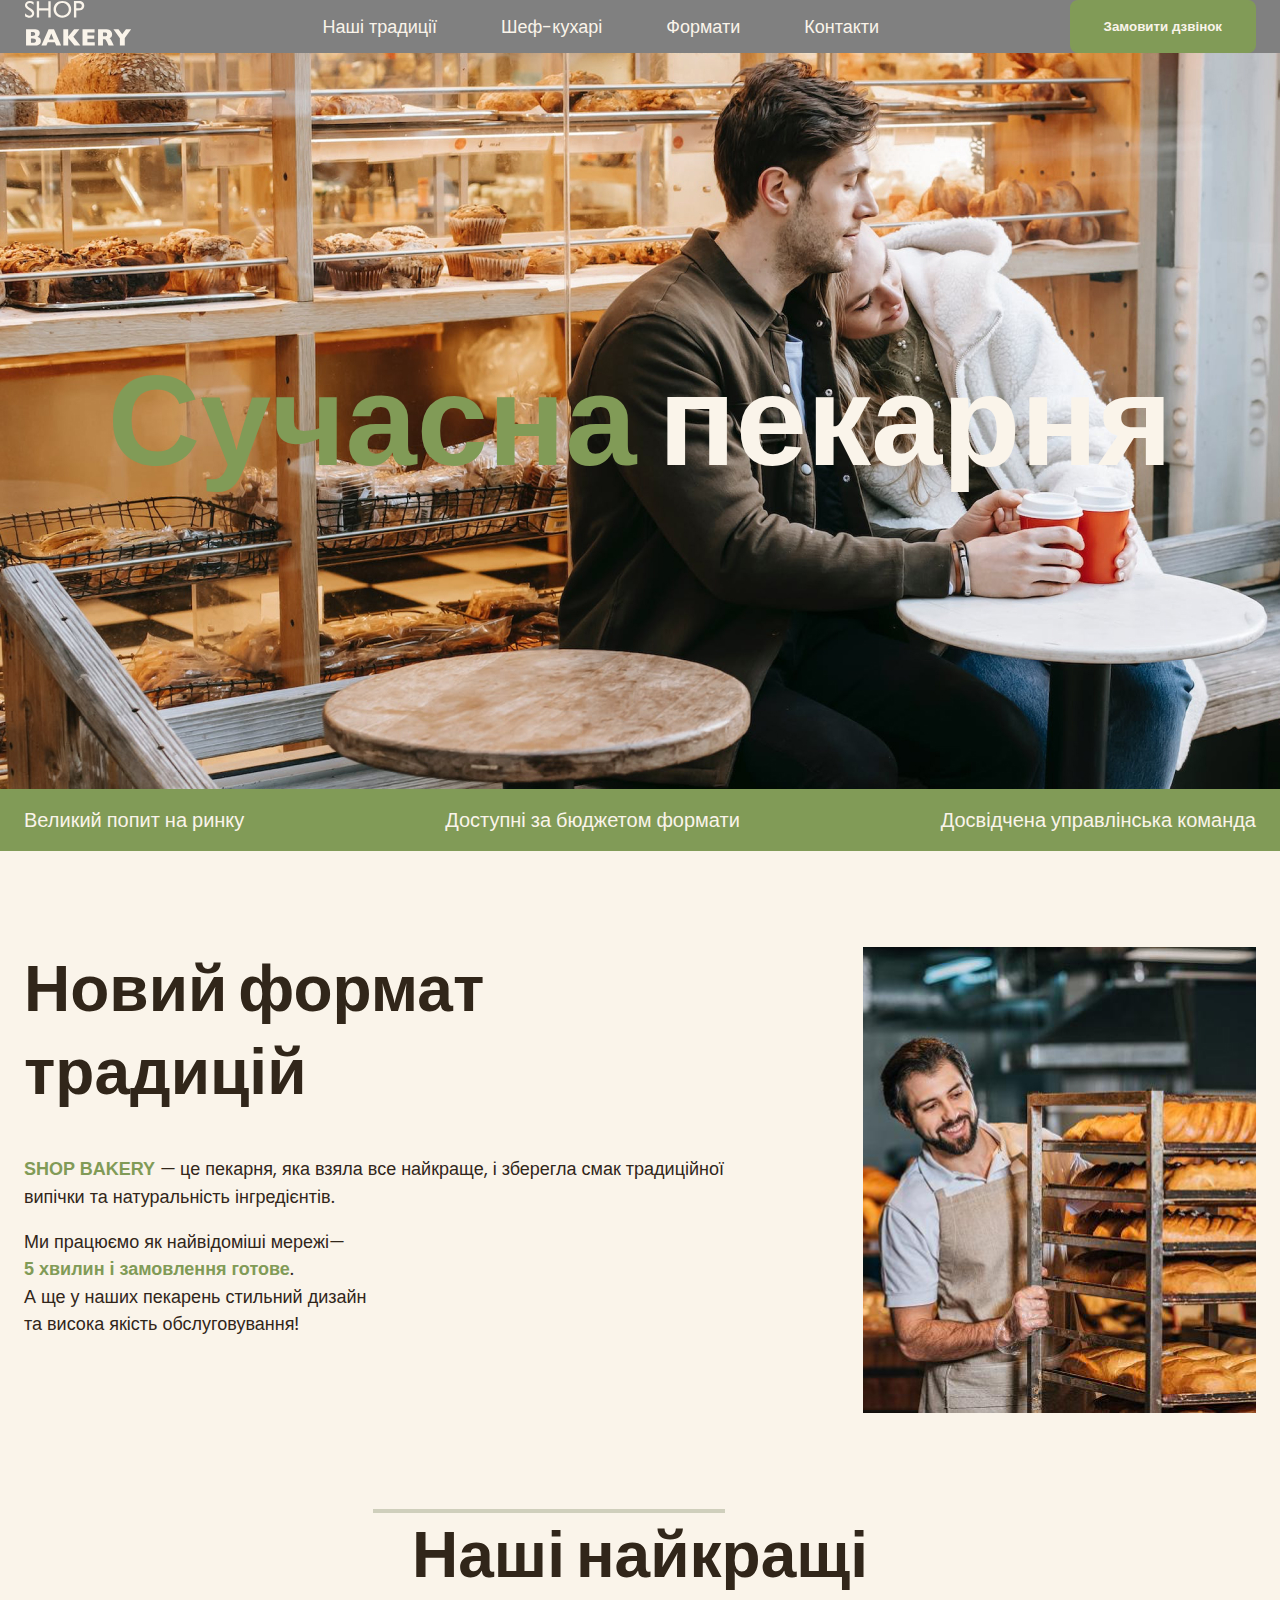
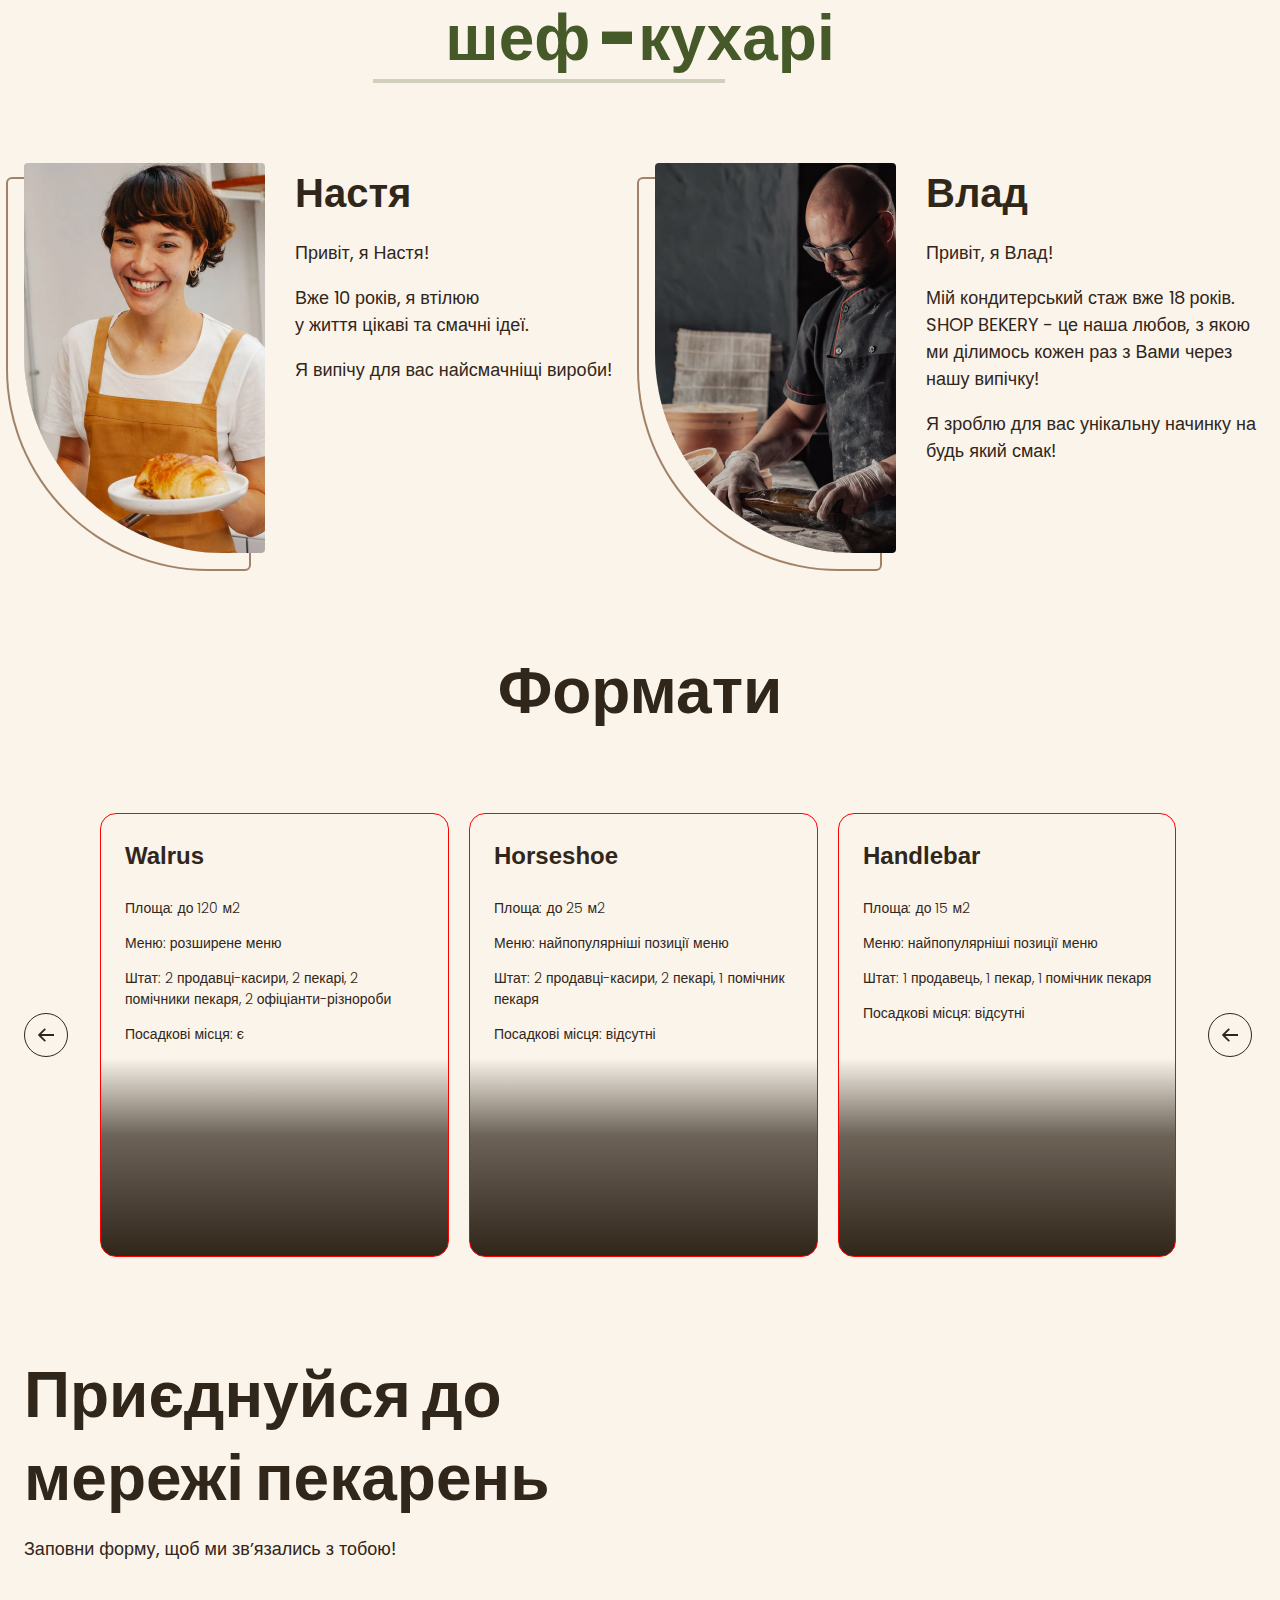
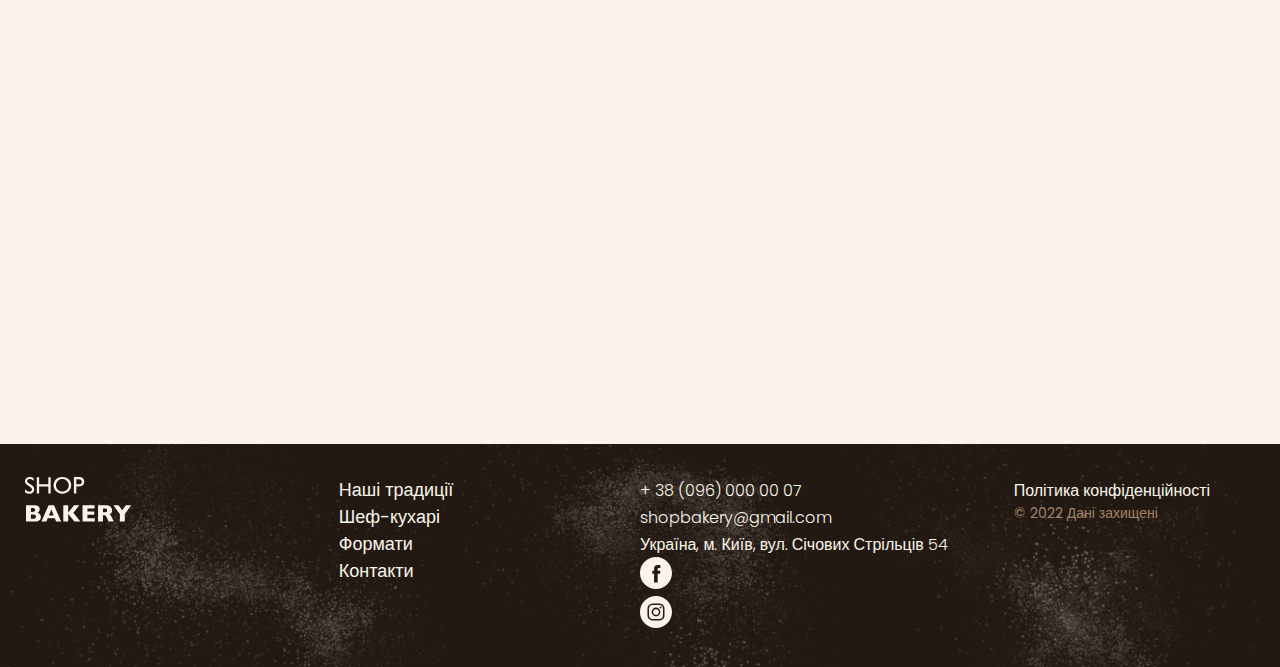
==== commit 18caa2e2: "Updated up to lesson 11" ====
--- a/index.html
+++ b/index.html
@@ -18,20 +18,22 @@
   <body>
     <header>
       <div class="container">
-        <nav>
-          <a href="./index.html"
-            ><img src="./images/logo.svg" alt="Логотип сучасної пекарні"
-          /></a>
-          <ul>
-            <li>
-              <a class="link" href="#traditions-section">Наші традиції</a>
-            </li>
-            <li><a class="link" href="#chefs-section">Шеф-кухарі</a></li>
-            <li><a class="link" href="#formats-section">Формати</a></li>
-            <li><a class="link" href="#contacts-section">Контакти</a></li>
-          </ul>
-        </nav>
-        <button class="button" type="button">Замовити дзвінок</button>
+        <div class="header-container">
+          <nav class="header-nav">
+            <a href="./index.html"
+              ><img src="./images/logo.svg" alt="Логотип сучасної пекарні"
+            /></a>
+            <ul class="header-menu">
+              <li>
+                <a class="link" href="#traditions-section">Наші традиції</a>
+              </li>
+              <li><a class="link" href="#chefs-section">Шеф-кухарі</a></li>
+              <li><a class="link" href="#formats-section">Формати</a></li>
+              <li><a class="link" href="#contacts-section">Контакти</a></li>
+            </ul>
+          </nav>
+          <button class="button" type="button">Замовити дзвінок</button>
+        </div>
       </div>
     </header>
     <main>
@@ -42,7 +44,7 @@
           </h1>
         </div>
       </section>
-      <section>
+      <section class="advantages-section">
         <div class="container">
           <h2 class="visually-hidden">Наші переваги</h2>
           <ul class="advantages-list">
@@ -54,162 +56,215 @@
       </section>
       <section class="traditions-section section" id="traditions-section">
         <div class="container">
-          <h2 class="traditions-title section-title">Новий формат традицій</h2>
-          <p class="traditions-text">
-            <span class="brand-uppercase">shop bakery</span> — це пекарня, яка
-            взяла все найкраще, і зберегла смак традиційної випічки та
-            натуральність інгредієнтів.
-          </p>
-          <p class="traditions-text">
-            Ми працюємо як найвідоміші мережі—
-            <span class="brand">5 хвилин і замовлення готове</span>. А ще у
-            наших пекарень стильний дизайн та висока якість обслуговування!
-          </p>
-          <img
-            src="./images/baker-man.jpg"
-            alt="Чоловік пекар дивиться на батони із посмішкою"
-          />
+          <div class="traditions-container">
+            <div class="traditions-content">
+              <h2 class="traditions-title section-title">
+                Новий формат традицій
+              </h2>
+              <p class="traditions-text">
+                <span class="brand uppercase">shop bakery</span> — це пекарня,
+                яка взяла все найкраще, і зберегла смак традиційної випічки та
+                натуральність інгредієнтів.
+              </p>
+              <p class="traditions-text">
+                Ми працюємо як найвідоміші мережі— <br />
+                <span class="brand">5 хвилин і замовлення готове</span>. <br />А
+                ще у наших пекарень стильний дизайн <br />
+                та висока якість обслуговування!
+              </p>
+            </div>
+            <img
+              src="./images/baker-man.jpg"
+              alt="Чоловік пекар дивиться на батони із посмішкою"
+            />
+          </div>
         </div>
       </section>
       <section class="section" id="chefs-section">
         <div class="container">
-          <h2 class="chefs-title section-title">
+          <h2 class="chefs-title section-title centered">
             Наші найкращі <span class="accent">шеф -кухарі</span>
           </h2>
-          <ul>
-            <li>
-              <article>
-                <h3 class="chef-title">Настя</h3>
-                <p>Привіт, я Настя!</p>
-                <p>Вже 10 років, я свтілюю у життя цікаві та смачні ідеї.</p>
-                <p>Я випічу для вас найсмачніщі вироби!</p>
-              </article>
-            </li>
-            <li>
-              <article>
-                <h3 class="chef-title">Влад</h3>
-                <p>Привіт, я Влад!</p>
-                <p>
-                  Мій кондитерський стаж вже 18 років. SHOP BEKERY - це наша
-                  любов, з якою ми ділимось кожен раз з Вами через нашу випічку!
-                </p>
-                <p>Я зроблю для вас унікальну начинку на будь який смак!</p>
-              </article>
-            </li>
-          </ul>
-        </div>
-      </section>
-      <section class="section" id="formats-section">
-        <div class="container">
-          <h2 class="formats-title section-title">Формати</h2>
-          <ul>
-            <li>
-              <article>
-                <h3 class="format-title" lang="en">Walrus</h3>
-                <div class="formats-text">
-                  <p>Площа: до 120 м2</p>
-                  <p>Меню: розширене меню</p>
-                  <p>
-                    Штат: 2 продавці-касири, 2 пекарі, 2 помічники пекаря, 2
-                    офіціанти-різнороби
+          <ul class="chefs-list">
+            <li class="chefs-item">
+              <article class="chef-card">
+                <img
+                  class="chef-photo"
+                  src="./images/nastya-chef.jpg"
+                  alt="Nastya chef"
+                />
+                <div>
+                  <h3 class="chef-title">Настя</h3>
+                  <p class="chef-text">Привіт, я Настя!</p>
+                  <p class="chef-text">
+                    Вже 10 років, я втілюю<br />у життя цікаві та смачні ідеї.
                   </p>
-                  <p>Посадкові місця: є</p>
+                  <p class="chef-text">Я випічу для вас найсмачніщі вироби!</p>
                 </div>
               </article>
             </li>
-            <li>
-              <article>
-                <h3 class="format-title" lang="en">Horseshoe</h3>
-                <div class="formats-text">
-                  <p>Площа: до 25 м2</p>
-                  <p>Меню: найпопулярніші позиції меню</p>
-                  <p>Штат: 2 продавці-касири, 2 пекарі, 1 помічник пекаря</p>
-                  <p>Посадкові місця: відсутні</p>
-                </div>
-              </article>
-            </li>
-            <li>
-              <article>
-                <h3 class="format-title" lang="en">Handlebar</h3>
-                <div class="formats-text">
-                  <p>Площа: до 15 м2</p>
-                  <p>Меню: найпопулярніші позиції меню</p>
-                  <p>Штат: 1 продавець, 1 пекар, 1 помічник пекаря</p>
-                  <p>Посадкові місця: відсутні</p>
+            <li class="chefs-item">
+              <article class="chef-card">
+                <img
+                  class="chef-photo"
+                  src="./images/vlad-chef.jpg"
+                  alt="Vlad chef"
+                />
+                <div>
+                  <h3 class="chef-title">Влад</h3>
+                  <p class="chef-text">Привіт, я Влад!</p>
+                  <p class="chef-text">
+                    Мій кондитерський стаж вже 18 років. SHOP BEKERY - це наша
+                    любов, з якою ми ділимось кожен раз з Вами через нашу
+                    випічку!
+                  </p>
+                  <p class="chef-text">
+                    Я зроблю для вас унікальну начинку на будь який смак!
+                  </p>
                 </div>
               </article>
             </li>
           </ul>
         </div>
       </section>
-      <section class="section" id="contacts-section">
-        <div class="container">
-          <h2 class="contacts-title section-title">
-            Приєднуйся до мережі пекарень
-          </h2>
-          <p>Заповни форму, щоб ми звʼязались з тобою!</p>
-          <iframe
-            src="https://www.google.com/maps/embed?pb=!1m18!1m12!1m3!1d2540.1640531314047!2d30.491233500000003!3d50.4566697!2m3!1f0!2f0!3f0!3m2!1i1024!2i768!4f13.1!3m3!1m2!1s0x40d4ce637bfe1717%3A0x5370c2254ad1b952!2z0YPQuy4g0KHQtdGH0LXQstGL0YUg0KHRgtGA0LXQu9GM0YbQvtCyLCA1NCwg0JrQuNC10LIsIDAyMDAw!5e0!3m2!1sru!2sua!4v1711472255956!5m2!1sru!2sua"
-            width="603"
-            height="595"
-            allowfullscreen=""
-            loading="lazy"
-            referrerpolicy="no-referrer-when-downgrade"
-          ></iframe>
+      <section class="section" id="formats-section">
+        <div class="container">
+          <h2 class="formats-title section-title centered">Формати</h2>
+          <div class="formats-container">
+            <button class="carousel-button" type="button">
+              <svg class="carousel-arrow" width="16" height="16">
+                <use href="./images/icons.svg#icon-arrow"></use>
+              </svg>
+            </button>
+            <ul class="formats-list">
+              <li class="formats-item">
+                <article class="formats-card">
+                  <h3 class="format-title" lang="en">Walrus</h3>
+                  <div class="formats-text">
+                    <p>Площа: до 120 м2</p>
+                    <p>Меню: розширене меню</p>
+                    <p>
+                      Штат: 2 продавці-касири, 2 пекарі, 2 помічники пекаря, 2
+                      офіціанти-різнороби
+                    </p>
+                    <p>Посадкові місця: є</p>
+                  </div>
+                </article>
+              </li>
+              <li class="formats-item">
+                <article class="formats-card">
+                  <h3 class="format-title" lang="en">Horseshoe</h3>
+                  <div class="formats-text">
+                    <p>Площа: до 25 м2</p>
+                    <p>Меню: найпопулярніші позиції меню</p>
+                    <p>Штат: 2 продавці-касири, 2 пекарі, 1 помічник пекаря</p>
+                    <p>Посадкові місця: відсутні</p>
+                  </div>
+                </article>
+              </li>
+              <li class="formats-item">
+                <article class="formats-card">
+                  <h3 class="format-title" lang="en">Handlebar</h3>
+                  <div class="formats-text">
+                    <p>Площа: до 15 м2</p>
+                    <p>Меню: найпопулярніші позиції меню</p>
+                    <p>Штат: 1 продавець, 1 пекар, 1 помічник пекаря</p>
+                    <p>Посадкові місця: відсутні</p>
+                  </div>
+                </article>
+              </li>
+            </ul>
+            <button class="carousel-button" type="button">
+              <svg class="carousel-arrow" width="16" height="16">
+                <use href="./images/icons.svg#icon-arrow"></use>
+              </svg>
+            </button>
+          </div>
+        </div>
+      </section>
+      <section class="contacts-section section" id="contacts-section">
+        <div class="container">
+          <div class="contacts-container">
+            <div class="contacts-form">
+              <h2 class="contacts-title section-title">
+                Приєднуйся до мережі пекарень
+              </h2>
+              <p>Заповни форму, щоб ми звʼязались з тобою!</p>
+            </div>
+            <iframe
+              class="contacts-map"
+              src="https://www.google.com/maps/embed?pb=!1m18!1m12!1m3!1d2540.1640531314047!2d30.491233500000003!3d50.4566697!2m3!1f0!2f0!3f0!3m2!1i1024!2i768!4f13.1!3m3!1m2!1s0x40d4ce637bfe1717%3A0x5370c2254ad1b952!2z0YPQuy4g0KHQtdGH0LXQstGL0YUg0KHRgtGA0LXQu9GM0YbQvtCyLCA1NCwg0JrQuNC10LIsIDAyMDAw!5e0!3m2!1sru!2sua!4v1711472255956!5m2!1sua!2sru"
+              width="603"
+              height="595"
+              allowfullscreen=""
+              loading="lazy"
+              referrerpolicy="no-referrer-when-downgrade"
+            ></iframe>
+          </div>
         </div>
       </section>
     </main>
-    <footer>
+    <footer class="footer">
       <div class="container">
-        <nav>
-          <a href="./index.html"
-            ><img src="./images/logo.svg" alt="Логотип сучасної пекарні"
-          /></a>
-          <ul>
-            <li>
-              <a class="link" href="#traditions-section">Наші традиції</a>
-            </li>
-            <li><a class="link" href="#chefs-section">Шеф-кухарі</a></li>
-            <li><a class="link" href="#formats-section">Формати</a></li>
-            <li><a class="link" href="#contacts-section">Контакти</a></li>
-          </ul>
-        </nav>
-        <address>
-          <ul>
-            <li>
-              <a class="address-link" href="tel:+380960000007"
-                >+ 38 (096) 000 00 07</a
+        <div class="footer-container">
+          <nav class="footer-nav">
+            <div class="footer-logo">
+              <a href="./index.html"
+                ><img src="./images/logo.svg" alt="Логотип сучасної пекарні"
+              /></a>
+            </div>
+            <ul class="footer-menu">
+              <li>
+                <a class="link" href="#traditions-section">Наші традиції</a>
+              </li>
+              <li><a class="link" href="#chefs-section">Шеф-кухарі</a></li>
+              <li><a class="link" href="#formats-section">Формати</a></li>
+              <li><a class="link" href="#contacts-section">Контакти</a></li>
+            </ul>
+          </nav>
+          <address class="footer-address">
+            <ul class="address-list">
+              <li>
+                <a class="address-link" href="tel:+380960000007"
+                  >+ 38 (096) 000 00 07</a
+                >
+              </li>
+              <li>
+                <a class="address-link" href="mailto:shopbakery@gmail.com"
+                  >shopbakery@gmail.com</a
+                >
+              </li>
+              <li>
+                <a
+                  class="address-link"
+                  href="https://maps.app.goo.gl/XEDzGb6ZeSMwaXh48"
+                  target="_blank"
+                  >Україна, м. Київ, вул. Січових Стрільців 54</a
+                >
+              </li>
+              <li>
+                <a href="#">
+                  <svg class="address-icon" width="32" height="32">
+                    <use href="./images/icons.svg#icon-facebook"></use>
+                  </svg>
+                </a>
+              </li>
+              <li>
+                <a href="#">
+                  <svg class="address-icon" width="32" height="32">
+                    <use href="./images/icons.svg#icon-instagram"></use>
+                  </svg>
+                </a>
+              </li>
+            </ul>
+            <div class="address-info">
+              <a class="address-link" href="#" target="_blank"
+                >Політика конфіденційності</a
               >
-            </li>
-            <li>
-              <a class="address-link" href="mailto:shopbakery@gmail.com"
-                >shopbakery@gmail.com</a
-              >
-            </li>
-            <li>
-              <a
-                class="address-link"
-                href="https://maps.app.goo.gl/XEDzGb6ZeSMwaXh48"
-                target="_blank"
-                >Україна, м. Київ, вул. Січових Стрільців 54</a
-              >
-            </li>
-            <li>
-              <a href="#">
-                <!-- facebook icon -->
-              </a>
-            </li>
-            <li>
-              <a href="#">
-                <!-- instagram icon -->
-              </a>
-            </li>
-          </ul>
-          <a class="address-link" href="#" target="_blank"
-            >Політика конфіденційності</a
-          >
-          <p class="address-copyright">&copy; 2022 Дані захищені</p>
-        </address>
+              <p class="address-copyright">&copy; 2022 Дані захищені</p>
+            </div>
+          </address>
+        </div>
       </div>
     </footer>
   </body>
--- a/css/styles.css
+++ b/css/styles.css
@@ -1,8 +1,10 @@
 :root{
     --color-primary-dark: #31261A;
     --color-primary-light: #FAF4EA;
-    --color-brand-light: #819B57;
+    --color-brand-normal: #819B57;
     --color-brand-dark: #465929;
+    --color-brand-light: #cfcfbc;
+    --color-secondary-dark: #A18268;
 }
 
 @font-face {
@@ -23,7 +25,7 @@
     font-display: swap;
     font-family: 'Poppins';
     font-weight: 600;
-    src: url('../fonts/poppins-v21-latin-600.woff2') format('woff2');
+    src: url('../fonts/poppins-v20-latin-600.woff2') format('woff2');
 }
 
 @font-face {
@@ -33,14 +35,18 @@
     src: url('../fonts/poppins-v21-latin-900.woff2') format('woff2');
 }
 
+
 /* Global */
 
-* {
+*,
+*::before,
+*::after {
     box-sizing: border-box;
 }
 
 body{
     color: var(--color-primary-dark);
+    background-color:var(--color-primary-light);
     font-family: 'Poppins', sans-serif;
     font-size: 18px;
     font-weight: 400;
@@ -54,6 +60,8 @@
 
 ul {
     list-style-type: none;
+    margin: 0;
+    padding: 0;
 }
 
 address {
@@ -80,14 +88,18 @@
     padding: 0 24px;
 }
 
+a {
+    display: inline-block;
+}
+
 /* Button */
 
 .button {
     padding: 16px 32px;
     color: var(--color-primary-light);
     font-weight: 600;
-    background-color: var(--color-brand-light);
-    border: 2px solid var(--color-brand-light);
+    background-color: var(--color-brand-normal);
+    border: 2px solid var(--color-brand-normal);
     border-radius: 8px;
     cursor: pointer;
 }
@@ -105,14 +117,43 @@
 }
 
 .link:hover{
-    color: var(--color-brand-light);
-    font-weight: 600;
+    color: var(--color-brand-normal);
+}
+
+/* Header */
+
+header {
+    background-color: gray;
+    align-items: center;
+}
+
+.header-container {
+    display: flex;
+    gap: 40px;
+}
+
+.header-nav {
+    display: flex;
+    align-items: center;
+    flex-grow: 1;
+    gap: 40px;
+}
+
+.header-menu {
+    display: flex;
+    gap: 64px;
+    flex-grow: 1;
+    justify-content: center;
 }
 
 /* Hero title */
 
 .hero-section {
     padding: 272px 0;
+    background-image: url('../images/main-background.jpg');
+    background-repeat: no-repeat;
+    background-position: center top;
+    background-size: cover;
 }
 
 .hero-title{
@@ -125,17 +166,24 @@
 }
 
 .hero-title .accent{
-    color: var(--color-brand-light);
+    color: var(--color-brand-normal);
 }
 
 /* Advantages list */
 
+.advantages-section {
+    padding: 16px 0;
+    background-color: var(--color-brand-normal);
+}
+
 .advantages-list{
+    display: flex;
+    justify-content: space-between;
+    gap: 40px;
+}
+
+.advantages-item{
     color: var(--color-primary-light);
-    background-color: var(--color-brand-light);
-}
-
-.advantages-item{
     font-size: 20px;
     font-weight: 300;
 }
@@ -148,6 +196,10 @@
     line-height: 1.3;
 }
 
+.section-title.centered {
+    text-align: center;
+}
+
 .section-title .accent{
     color: var(--color-brand-dark);
 }
@@ -158,25 +210,61 @@
     padding-top: 96px;
 }
 
+.traditions-container {
+    display: flex;
+    gap: 40px;
+    justify-content: space-between;
+}
+
+.traditions-content {
+    max-width: 710px;
+}
+
 .traditions-title {
     margin-bottom: 42px;
 }
 
 .traditions-text .brand{
-    color: var(--color-brand-light);
+    color: var(--color-brand-normal);
     font-weight: 600;
 }
 
-.traditions-text .brand-uppercase {
-    color: var(--color-brand-light);
-    font-weight: 600;
+.traditions-text .uppercase {
     text-transform: uppercase;
 }
 
+.traditions-text:last-child {
+    max-width: 350px;
+}
+
 /* Chefs section */
 
 .chefs-title {
-    margin-bottom: 80px;
+    max-width: 535px;
+    margin: 0 auto 80px;
+}
+
+.chefs-title::before,
+.chefs-title::after {
+    display: block;
+    content: '';
+    width: 352px;
+    border: 2px solid var(--color-brand-light);
+}
+
+.chefs-list {
+    display: flex;
+    gap: 40px 30px;
+    flex-wrap: wrap;
+}
+
+.chefs-item {
+    flex-basis: calc((100% - 30px) / 2);
+}
+
+.chef-card {
+    display: flex;
+    gap: 30px;
 }
 
 .chef-title{
@@ -185,10 +273,40 @@
     margin-bottom: 16px;
 }
 
+.chef-photo {
+    border-radius: 4px 4px 4px 200px;
+    box-shadow: -16px 16px 0 0 var(--color-primary-light), -16px 16px 0 2px var(--color-secondary-dark);
+}
+
 /* Formats section */
+
+.formats-container {
+    display: flex;
+    gap: 32px;
+    align-items: center;
+}
+
+.formats-list {
+    display: flex;
+    gap: 20px;
+    flex-wrap: wrap;
+}
+
+.formats-item {
+    flex-basis: calc((100%-40px)/3);
+    max-width: 349px;
+}
 
 .formats-title {
     margin-bottom: 80px;
+}
+
+.formats-card {
+    height: 444px;
+    padding: 24px;
+    background-image: linear-gradient(180deg, rgba(49, 38, 26, 0) 55.21%, rgba(49, 38, 26, 0.71) 72.92%, var(--color-primary-dark) 100%);
+    border: 1px solid red; /* remove */
+    border-radius: 16px;
 }
 
 .format-title{
@@ -201,13 +319,80 @@
     font-weight: 300;
 }
 
+/* Carousel */
+
+.carousel-button {
+    display: flex;
+    align-items: center;
+    justify-content: center;
+    fill: var(--color-primary-dark);
+    width: 44px;
+    height: 44px;
+    border-radius: 50%;
+    background-color: transparent;
+    border: 1px solid var(--color-primary-dark);
+    cursor: pointer;
+    flex-shrink: 0;
+}
+
+.carousel-button:hover {
+    background-color: var(--color-primary-dark);
+    fill: var(--color-primary-light);
+}
+
 /* Contacts section */
+
+.contacts-section {
+    padding-bottom: 96px;
+}
 
 .contacts-title {
     margin-bottom: 16px;
 }
 
+.contacts-container {
+    display: flex;
+    gap: 32px;
+}
+
+.contacts-map {
+    flex-shrink: 0;
+    border: none;
+    border-radius: 16px;
+}
+
 /* Footer */
+
+.footer {
+    background-color: var(--color-primary-dark);
+    background-image: url('../images/footer-background.png');
+    background-repeat: no-repeat;
+    background-size: cover;
+    background-position: center;
+    padding: 32px 0;
+}
+
+.footer-container {
+    display: flex;
+}
+
+.footer-nav,
+.footer-address {
+    display: flex;
+    flex-basis: 50%;
+    gap: 20px;
+}
+
+.footer-logo,
+.footer-menu {
+    flex-grow: 1;
+}
+
+.address-list,
+.address-info {
+    flex-grow: 1;
+    gap: 20px;
+}
 
 .address-link{
     color: var(--color-primary-light);
@@ -217,7 +402,15 @@
 }
 
 .address-link:hover {
-    color: var(--color-primary-dark);
+    color: var(--color-brand-normal);
+}
+
+.address-icon {
+    fill: var(--color-primary-light);
+}
+
+.address-icon:hover {
+    fill:var(--color-brand-normal);
 }
 
 .address-copyright {
